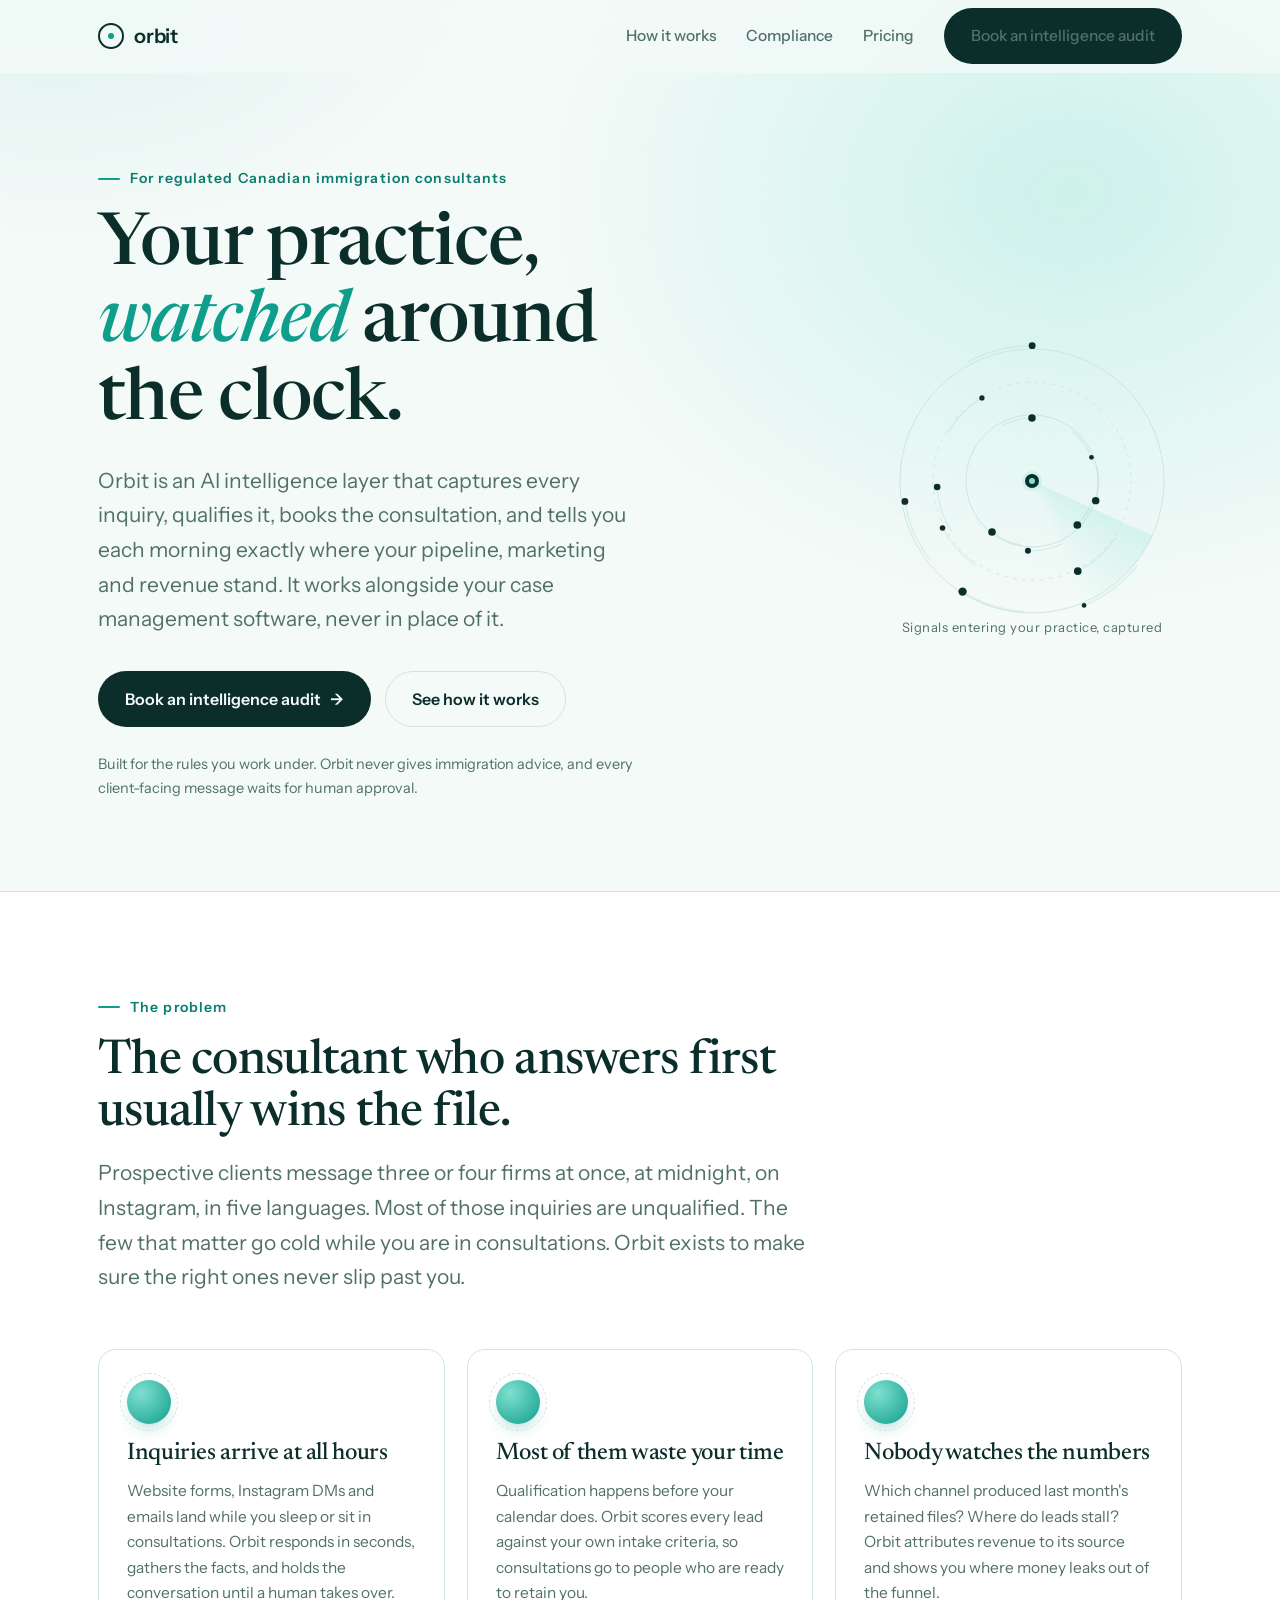
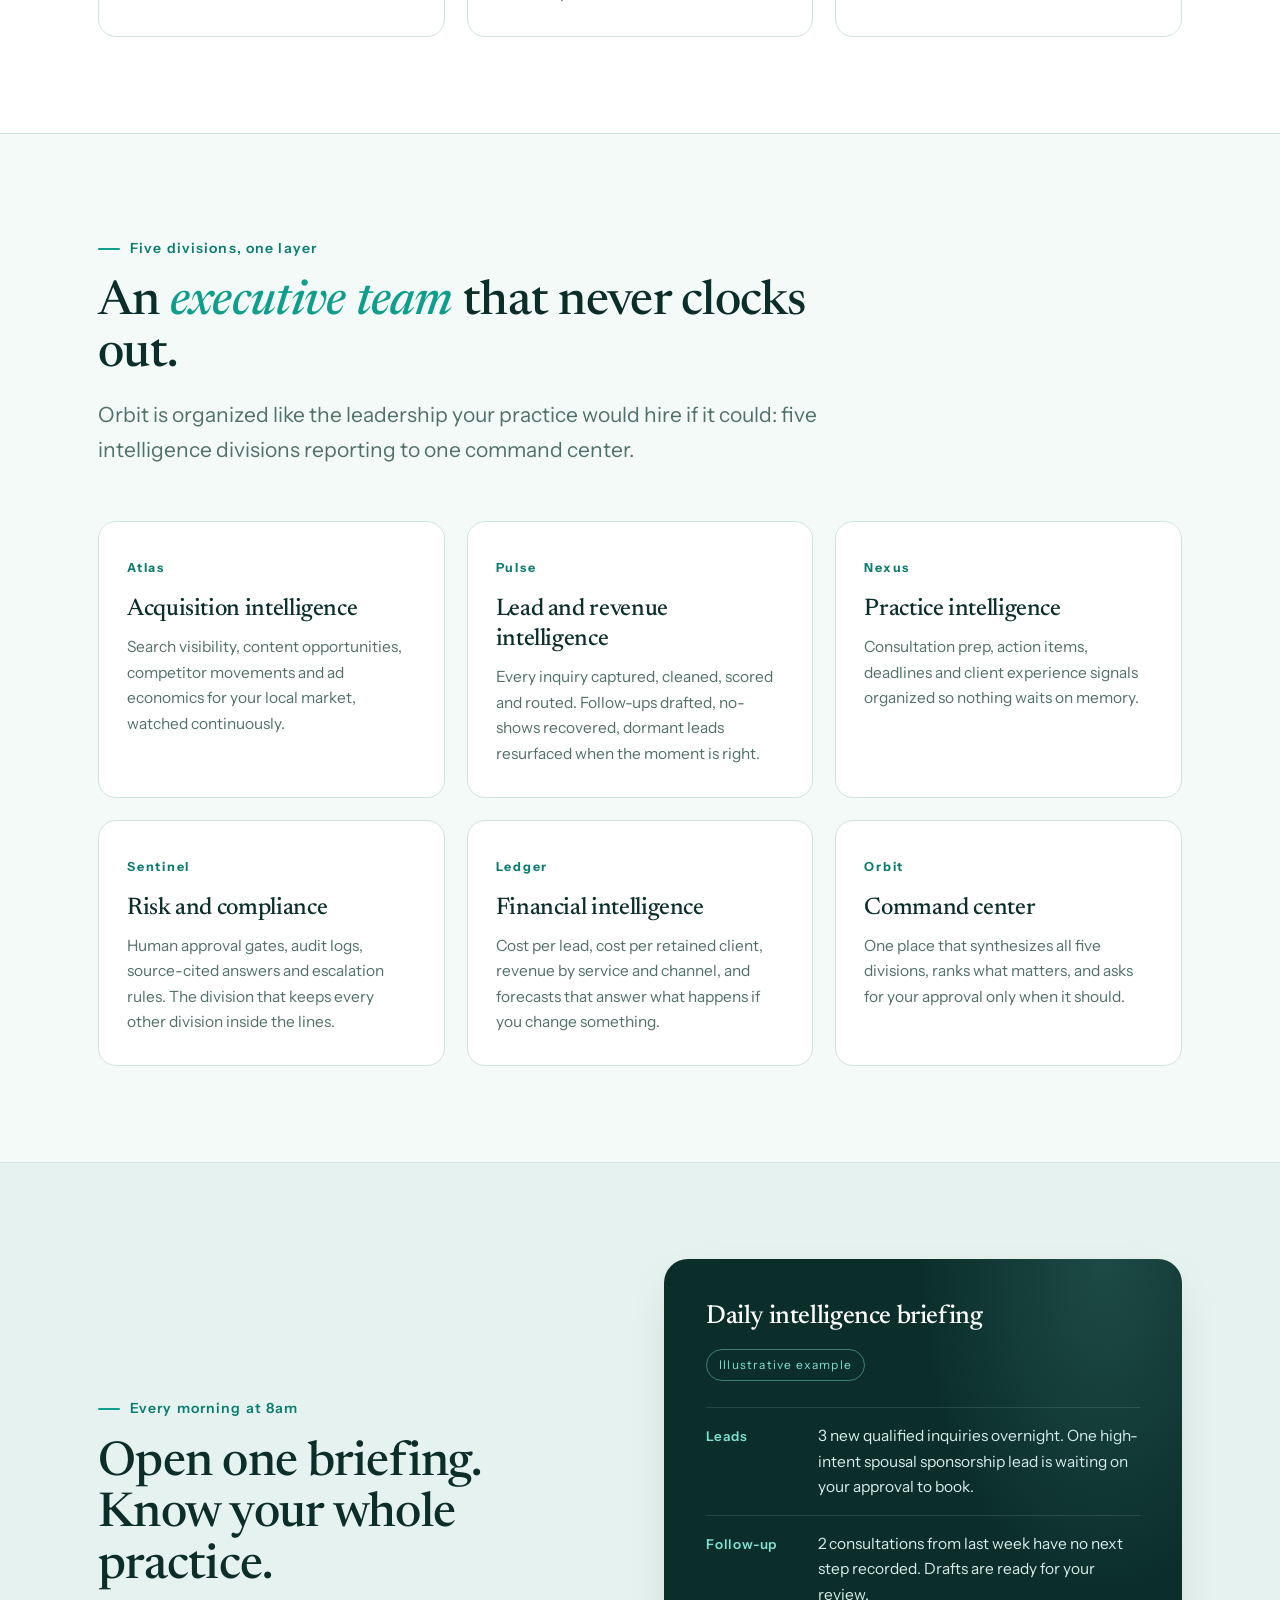
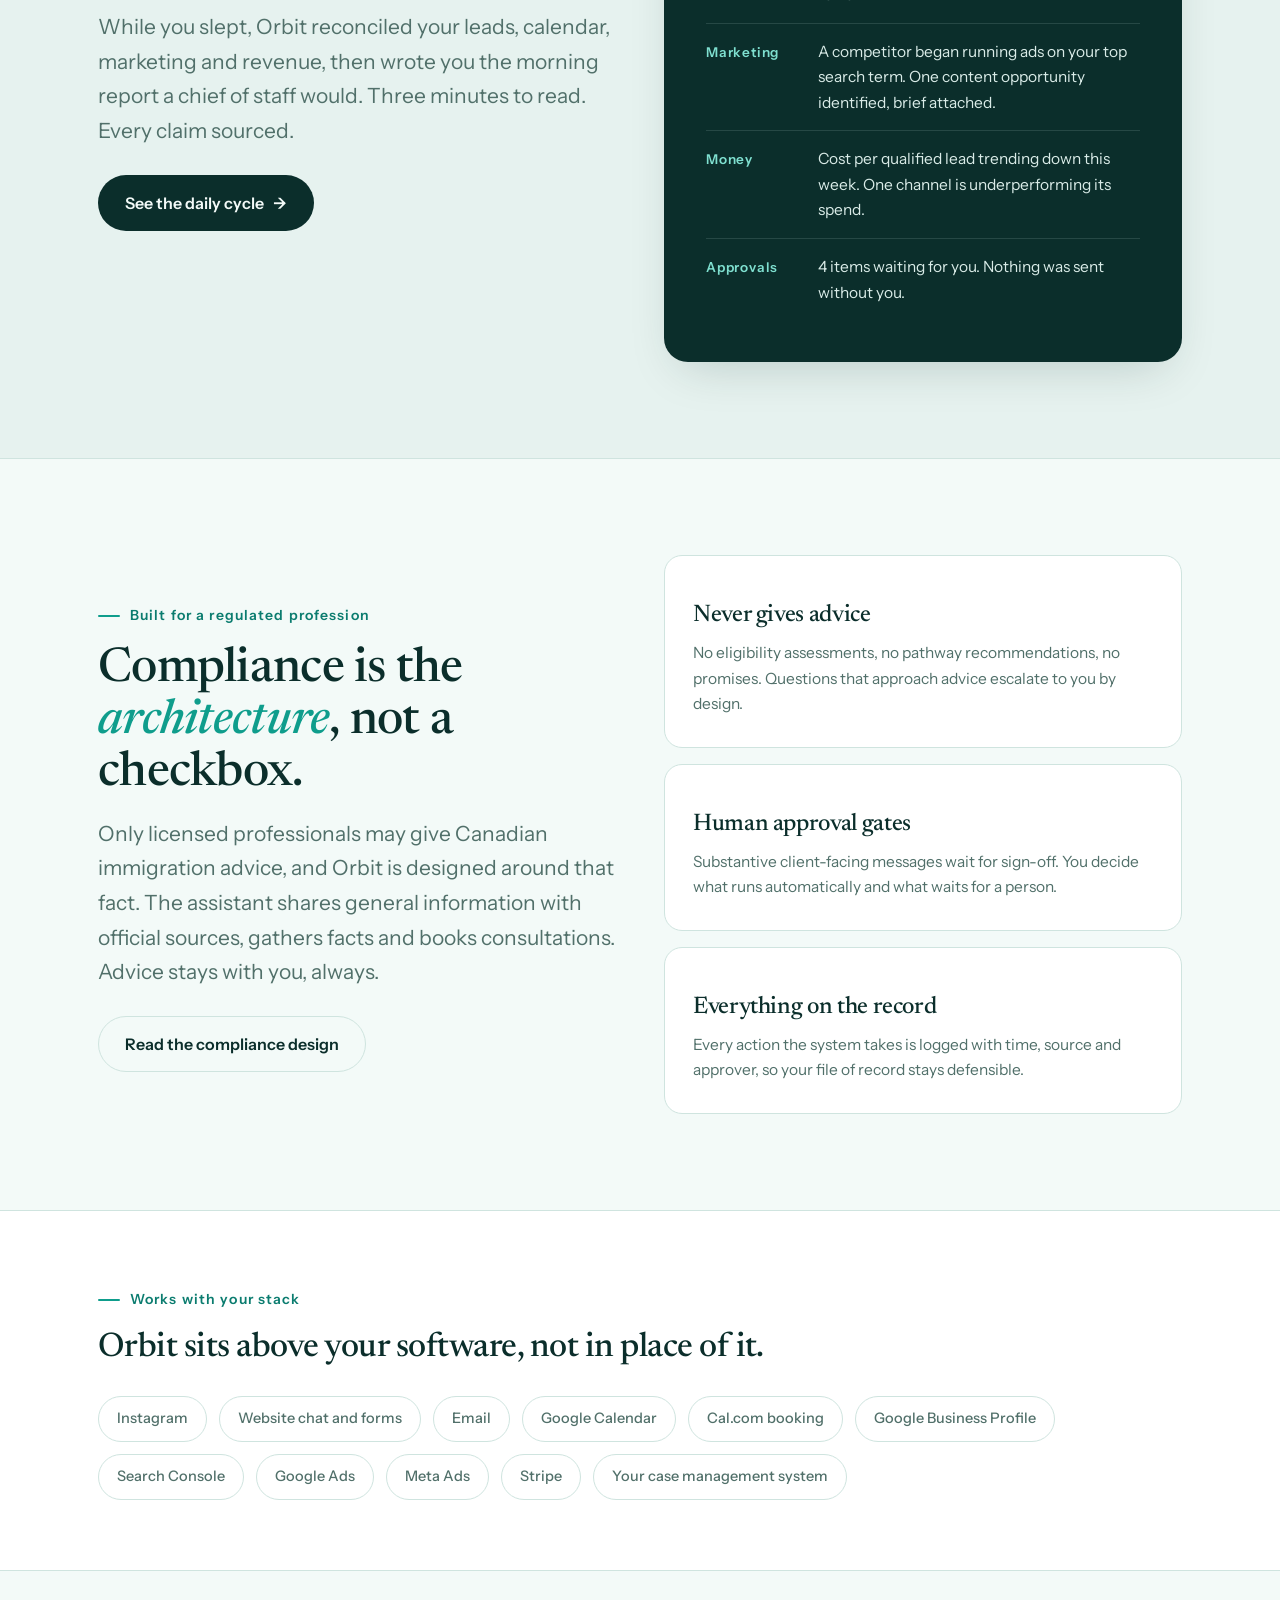
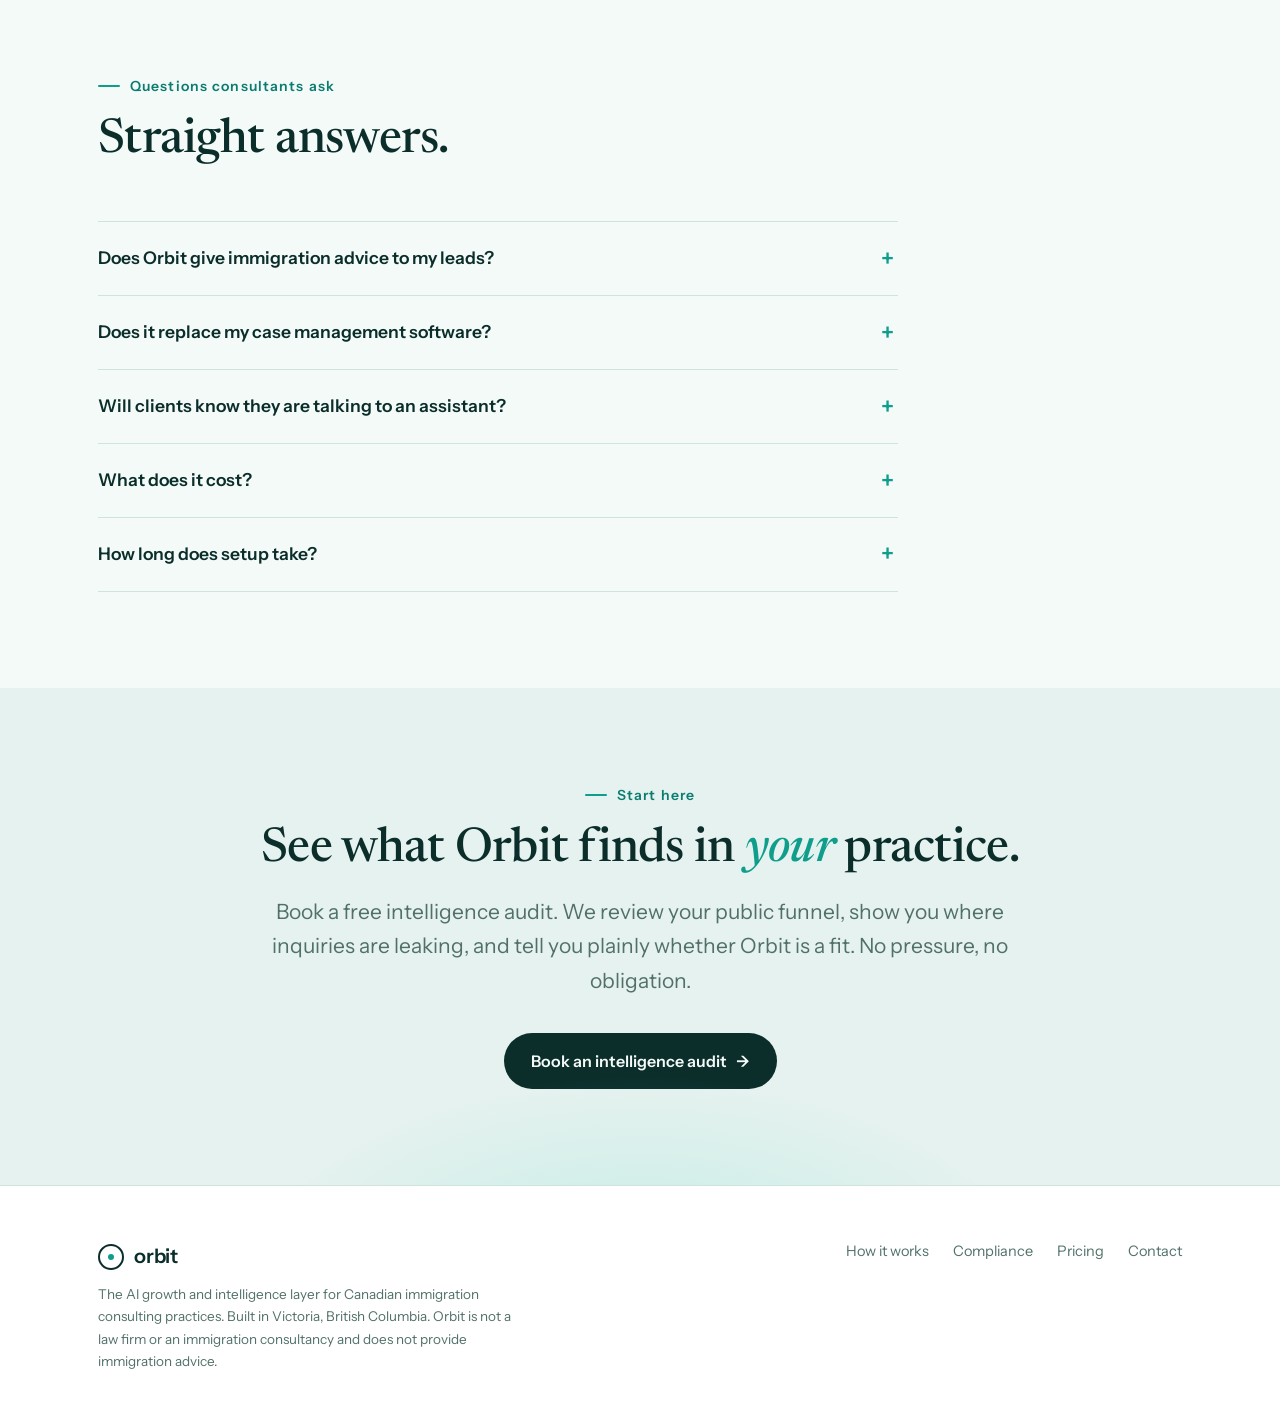
==== index.html @ ff2aa721 "site v1 + backend v1 Co-Authored-By: Claude Fable 5 <noreply@anthropic.com>" ====
<!doctype html>
<html lang="en">
<head>
  <meta charset="utf-8">
  <meta name="viewport" content="width=device-width, initial-scale=1">
  <title>Orbit | AI growth and intelligence platform for Canadian immigration consultants</title>
  <meta name="description" content="Orbit is the AI intelligence layer for RCIC practices. It captures and qualifies leads, books consultations, and delivers a daily briefing on your pipeline, marketing and revenue. Built for the rules immigration consultants work under.">
  <!-- TODO: replace with the final domain once purchased -->
  <link rel="canonical" href="https://orbit.example/">
  <meta property="og:title" content="Orbit | AI growth and intelligence for immigration consultants">
  <meta property="og:description" content="Your practice, watched around the clock. Lead intelligence, consultation booking and a daily briefing, built for RCICs.">
  <meta property="og:type" content="website">
  <link rel="icon" href="data:image/svg+xml,%3Csvg xmlns='http://www.w3.org/2000/svg' viewBox='0 0 32 32'%3E%3Ccircle cx='16' cy='16' r='13' fill='none' stroke='%230b2e2b' stroke-width='2.5'/%3E%3Ccircle cx='27' cy='12' r='4' fill='%230f9d8c'/%3E%3C/svg%3E">
  <link rel="preconnect" href="https://fonts.googleapis.com">
  <link rel="preconnect" href="https://fonts.gstatic.com" crossorigin>
  <link href="https://fonts.googleapis.com/css2?family=Newsreader:ital,opsz,wght@0,6..72,400..600;1,6..72,400..600&family=Instrument+Sans:wght@400;500;600;700&display=swap" rel="stylesheet">
  <link rel="stylesheet" href="/css/style.css">
  <script type="application/ld+json">
  {
    "@context": "https://schema.org",
    "@type": "SoftwareApplication",
    "name": "Orbit",
    "applicationCategory": "BusinessApplication",
    "description": "AI growth and intelligence platform for Canadian immigration consulting practices. Lead capture and qualification, consultation booking, follow-up, and daily practice intelligence briefings.",
    "operatingSystem": "Web",
    "offers": { "@type": "AggregateOffer", "priceCurrency": "CAD", "lowPrice": "1500", "highPrice": "10000" },
    "audience": { "@type": "BusinessAudience", "name": "Regulated Canadian Immigration Consultants (RCICs)" }
  }
  </script>
  <script type="application/ld+json">
  {
    "@context": "https://schema.org",
    "@type": "FAQPage",
    "mainEntity": [
      { "@type": "Question", "name": "Does Orbit give immigration advice to my leads?", "acceptedAnswer": { "@type": "Answer", "text": "No. Orbit shares general information with links to official government sources, collects facts, qualifies against your intake criteria and books consultations. Anything that approaches advice is escalated to the licensed consultant." } },
      { "@type": "Question", "name": "Does Orbit replace my case management software?", "acceptedAnswer": { "@type": "Answer", "text": "No. Orbit is the layer around your existing tools. It handles what happens before someone becomes a client, and the intelligence about your practice afterward." } },
      { "@type": "Question", "name": "What does Orbit cost?", "acceptedAnswer": { "@type": "Answer", "text": "Plans start at $1,500 per month as a flat service fee, never per lead. Founding practices receive reduced setup in exchange for a documented case study." } }
    ]
  }
  </script>
</head>
<body>

<header class="nav">
  <div class="wrap nav-inner">
    <a class="logo" href="/" aria-label="Orbit home">
      <span class="logo-mark"><span class="ring"></span><span class="moon"></span></span>
      orbit
    </a>
    <button class="nav-toggle" aria-label="Menu" aria-expanded="false"><span></span><span></span><span></span></button>
    <nav class="nav-links">
      <a href="/how-it-works">How it works</a>
      <a href="/compliance">Compliance</a>
      <a href="/pricing">Pricing</a>
      <a class="btn btn-primary" href="/contact">Book an intelligence audit</a>
    </nav>
  </div>
</header>

<main>

<section class="hero">
  <div class="wrap hero-grid">
    <div>
      <div class="tick rise">For regulated Canadian immigration consultants</div>
      <h1 class="rise d1">Your practice, <em>watched</em> around the clock.</h1>
      <p class="lede rise d2">Orbit is an AI intelligence layer that captures every inquiry, qualifies it, books the consultation, and tells you each morning exactly where your pipeline, marketing and revenue stand. It works alongside your case management software, never in place of it.</p>
      <div class="hero-ctas rise d3">
        <a class="btn btn-primary" href="/contact">Book an intelligence audit <span class="arrow">&rarr;</span></a>
        <a class="btn btn-ghost" href="/how-it-works">See how it works</a>
      </div>
      <p class="hero-note rise d4">Built for the rules you work under. Orbit never gives immigration advice, and every client-facing message waits for human approval.</p>
    </div>
    <div class="radar-shell rise d2" aria-hidden="true">
      <canvas id="radar"></canvas>
      <span class="radar-caption">Signals entering your practice, captured</span>
    </div>
  </div>
</section>

<section class="band">
  <div class="wrap">
    <div class="section-head reveal">
      <div class="tick">The problem</div>
      <h2>The consultant who answers first usually wins the file.</h2>
      <p class="lede">Prospective clients message three or four firms at once, at midnight, on Instagram, in five languages. Most of those inquiries are unqualified. The few that matter go cold while you are in consultations. Orbit exists to make sure the right ones never slip past you.</p>
    </div>
    <div class="grid-3 stagger">
      <div class="card reveal">
        <div class="orb" aria-hidden="true"></div>
        <h3>Inquiries arrive at all hours</h3>
        <p>Website forms, Instagram DMs and emails land while you sleep or sit in consultations. Orbit responds in seconds, gathers the facts, and holds the conversation until a human takes over.</p>
      </div>
      <div class="card reveal">
        <div class="orb" aria-hidden="true"></div>
        <h3>Most of them waste your time</h3>
        <p>Qualification happens before your calendar does. Orbit scores every lead against your own intake criteria, so consultations go to people who are ready to retain you.</p>
      </div>
      <div class="card reveal">
        <div class="orb" aria-hidden="true"></div>
        <h3>Nobody watches the numbers</h3>
        <p>Which channel produced last month's retained files? Where do leads stall? Orbit attributes revenue to its source and shows you where money leaks out of the funnel.</p>
      </div>
    </div>
  </div>
</section>

<section>
  <div class="wrap">
    <div class="section-head reveal">
      <div class="tick">Five divisions, one layer</div>
      <h2>An <em>executive team</em> that never clocks out.</h2>
      <p class="lede">Orbit is organized like the leadership your practice would hire if it could: five intelligence divisions reporting to one command center.</p>
    </div>
    <div class="grid-3 stagger">
      <div class="card reveal">
        <span class="division-tag">Atlas</span>
        <h3>Acquisition intelligence</h3>
        <p>Search visibility, content opportunities, competitor movements and ad economics for your local market, watched continuously.</p>
      </div>
      <div class="card reveal">
        <span class="division-tag">Pulse</span>
        <h3>Lead and revenue intelligence</h3>
        <p>Every inquiry captured, cleaned, scored and routed. Follow-ups drafted, no-shows recovered, dormant leads resurfaced when the moment is right.</p>
      </div>
      <div class="card reveal">
        <span class="division-tag">Nexus</span>
        <h3>Practice intelligence</h3>
        <p>Consultation prep, action items, deadlines and client experience signals organized so nothing waits on memory.</p>
      </div>
      <div class="card reveal">
        <span class="division-tag">Sentinel</span>
        <h3>Risk and compliance</h3>
        <p>Human approval gates, audit logs, source-cited answers and escalation rules. The division that keeps every other division inside the lines.</p>
      </div>
      <div class="card reveal">
        <span class="division-tag">Ledger</span>
        <h3>Financial intelligence</h3>
        <p>Cost per lead, cost per retained client, revenue by service and channel, and forecasts that answer what happens if you change something.</p>
      </div>
      <div class="card reveal">
        <span class="division-tag">Orbit</span>
        <h3>Command center</h3>
        <p>One place that synthesizes all five divisions, ranks what matters, and asks for your approval only when it should.</p>
      </div>
    </div>
  </div>
</section>

<section class="band band-mist">
  <div class="wrap grid-2" style="align-items:center; gap:48px;">
    <div class="reveal">
      <div class="tick">Every morning at 8am</div>
      <h2>Open one briefing.<br>Know your whole practice.</h2>
      <p class="lede" style="margin:16px 0 26px;">While you slept, Orbit reconciled your leads, calendar, marketing and revenue, then wrote you the morning report a chief of staff would. Three minutes to read. Every claim sourced.</p>
      <a class="btn btn-primary" href="/how-it-works">See the daily cycle <span class="arrow">&rarr;</span></a>
    </div>
    <div class="briefing reveal" aria-label="Illustrative example of a daily briefing">
      <div class="briefing-head">
        <h3>Daily intelligence briefing</h3>
        <span class="briefing-badge">Illustrative example</span>
      </div>
      <div class="briefing-row"><span class="k">Leads</span><span class="v">3 new qualified inquiries overnight. One high-intent spousal sponsorship lead is waiting on your approval to book.</span></div>
      <div class="briefing-row"><span class="k">Follow-up</span><span class="v">2 consultations from last week have no next step recorded. Drafts are ready for your review.</span></div>
      <div class="briefing-row"><span class="k">Marketing</span><span class="v">A competitor began running ads on your top search term. One content opportunity identified, brief attached.</span></div>
      <div class="briefing-row"><span class="k">Money</span><span class="v">Cost per qualified lead trending down this week. One channel is underperforming its spend.</span></div>
      <div class="briefing-row"><span class="k">Approvals</span><span class="v">4 items waiting for you. Nothing was sent without you.</span></div>
    </div>
  </div>
</section>

<section>
  <div class="wrap grid-2" style="align-items:center; gap:48px;">
    <div class="reveal">
      <div class="tick">Built for a regulated profession</div>
      <h2>Compliance is the <em>architecture</em>, not a checkbox.</h2>
      <p class="lede" style="margin:16px 0 26px;">Only licensed professionals may give Canadian immigration advice, and Orbit is designed around that fact. The assistant shares general information with official sources, gathers facts and books consultations. Advice stays with you, always.</p>
      <a class="btn btn-ghost" href="/compliance">Read the compliance design</a>
    </div>
    <div class="stagger">
      <div class="card reveal" style="margin-bottom:16px;">
        <h3>Never gives advice</h3>
        <p>No eligibility assessments, no pathway recommendations, no promises. Questions that approach advice escalate to you by design.</p>
      </div>
      <div class="card reveal" style="margin-bottom:16px;">
        <h3>Human approval gates</h3>
        <p>Substantive client-facing messages wait for sign-off. You decide what runs automatically and what waits for a person.</p>
      </div>
      <div class="card reveal">
        <h3>Everything on the record</h3>
        <p>Every action the system takes is logged with time, source and approver, so your file of record stays defensible.</p>
      </div>
    </div>
  </div>
</section>

<section class="band tight">
  <div class="wrap">
    <div class="section-head reveal" style="margin-bottom:30px;">
      <div class="tick">Works with your stack</div>
      <h2 style="font-size:clamp(26px,3vw,34px);">Orbit sits above your software, not in place of it.</h2>
    </div>
    <div class="chips reveal">
      <span class="chip">Instagram</span>
      <span class="chip">Website chat and forms</span>
      <span class="chip">Email</span>
      <span class="chip">Google Calendar</span>
      <span class="chip">Cal.com booking</span>
      <span class="chip">Google Business Profile</span>
      <span class="chip">Search Console</span>
      <span class="chip">Google Ads</span>
      <span class="chip">Meta Ads</span>
      <span class="chip">Stripe</span>
      <span class="chip">Your case management system</span>
    </div>
  </div>
</section>

<section>
  <div class="wrap">
    <div class="section-head reveal">
      <div class="tick">Questions consultants ask</div>
      <h2>Straight answers.</h2>
    </div>
    <div class="faq reveal">
      <details>
        <summary>Does Orbit give immigration advice to my leads?</summary>
        <p>No. Orbit shares general information with links to official government sources, collects facts, qualifies against your intake criteria and books consultations. Anything that approaches advice is escalated to you. The professional judgment, and the file, remain yours.</p>
      </details>
      <details>
        <summary>Does it replace my case management software?</summary>
        <p>No. Orbit is the layer around your existing tools. It handles what happens before someone becomes a client, and the intelligence about your practice afterward. Your case management system keeps doing its job.</p>
      </details>
      <details>
        <summary>Will clients know they are talking to an assistant?</summary>
        <p>Yes, when they ask and wherever disclosure is required. In a regulated profession, transparency is a feature. The assistant is fast, accurate and polite, and it hands off to a human the moment the conversation needs one.</p>
      </details>
      <details>
        <summary>What does it cost?</summary>
        <p>Plans start at $1,500 per month, and founding practices receive reduced setup in exchange for a documented case study. A single additional retained file typically covers the month. See the pricing page for the full breakdown.</p>
      </details>
      <details>
        <summary>How long does setup take?</summary>
        <p>Most practices are live within two to three weeks. We connect your channels, tune the assistant to your services and intake criteria, and run supervised conversations before anything reaches a real lead unattended.</p>
      </details>
    </div>
  </div>
</section>

<section class="cta-band band-mist">
  <div class="wrap">
    <div class="reveal">
      <div class="tick" style="justify-content:center; display:flex;">Start here</div>
      <h2>See what Orbit finds in <em>your</em> practice.</h2>
      <p class="lede">Book a free intelligence audit. We review your public funnel, show you where inquiries are leaking, and tell you plainly whether Orbit is a fit. No pressure, no obligation.</p>
      <a class="btn btn-primary" href="/contact">Book an intelligence audit <span class="arrow">&rarr;</span></a>
    </div>
  </div>
</section>

</main>

<footer>
  <div class="wrap foot">
    <div>
      <a class="logo" href="/"><span class="logo-mark"><span class="ring"></span><span class="moon"></span></span> orbit</a>
      <small>The AI growth and intelligence layer for Canadian immigration consulting practices. Built in Victoria, British Columbia. Orbit is not a law firm or an immigration consultancy and does not provide immigration advice.</small>
    </div>
    <nav class="foot-links" aria-label="Footer">
      <a href="/how-it-works">How it works</a>
      <a href="/compliance">Compliance</a>
      <a href="/pricing">Pricing</a>
      <a href="/contact">Contact</a>
    </nav>
  </div>
</footer>

<script src="/js/main.js" defer></script>
</body>
</html>
---- css/style.css ----
/* Orbit design system. Palette: glacier. Type: Newsreader display, Instrument Sans body.
   Rules: sentence case copy, no em dashes, no AI cliche visuals. */

:root {
  --ice: #f3faf8;
  --mist: #e6f2ef;
  --pine: #0b2e2b;
  --sage: #51706a;
  --current: #0f9d8c;
  --deep-current: #0b7c6f;
  --glint: #7fe0d0;
  --line: #cfe4df;
  --white: #ffffff;
  --shadow: 0 18px 50px -18px rgba(11, 46, 43, .22);
  --radius: 18px;
  --radius-sm: 12px;
  --font-display: "Newsreader", Georgia, serif;
  --font-body: "Instrument Sans", "Helvetica Neue", Arial, sans-serif;
  --max: 1140px;
}

* { margin: 0; padding: 0; box-sizing: border-box; }
html { scroll-behavior: smooth; }
body {
  font-family: var(--font-body);
  background: var(--ice);
  color: var(--pine);
  font-size: 17px;
  line-height: 1.65;
  -webkit-font-smoothing: antialiased;
  overflow-x: hidden;
}

::selection { background: var(--glint); color: var(--pine); }

.wrap { max-width: var(--max); margin: 0 auto; padding: 0 28px; }

/* ---------- type ---------- */
h1, h2, h3 { font-family: var(--font-display); font-weight: 500; line-height: 1.08; letter-spacing: -0.015em; }
h1 { font-size: clamp(42px, 6vw, 72px); }
h2 { font-size: clamp(32px, 4.2vw, 48px); }
h3 { font-size: 24px; line-height: 1.25; }
h1 em, h2 em { font-style: italic; color: var(--current); }
p.lede { font-size: clamp(18px, 2vw, 21px); color: var(--sage); max-width: 58ch; }
.muted { color: var(--sage); }
.tick {
  display: inline-flex; align-items: center; gap: 10px;
  font-size: 14px; letter-spacing: .08em; color: var(--deep-current); font-weight: 600;
  margin-bottom: 18px;
}
.tick::before { content: ""; width: 22px; height: 2px; background: var(--current); border-radius: 2px; }

/* ---------- nav ---------- */
.nav {
  position: fixed; top: 0; left: 0; right: 0; z-index: 60;
  backdrop-filter: blur(14px); -webkit-backdrop-filter: blur(14px);
  background: rgba(243, 250, 248, .78);
  border-bottom: 1px solid transparent;
  transition: border-color .3s ease, background .3s ease;
}
.nav.scrolled { border-color: var(--line); background: rgba(243, 250, 248, .92); }
.nav-inner { display: flex; align-items: center; justify-content: space-between; height: 72px; }
.logo { display: flex; align-items: center; gap: 10px; text-decoration: none; color: var(--pine); font-weight: 600; font-size: 20px; letter-spacing: -.01em; }
.logo-mark { position: relative; width: 26px; height: 26px; }
.logo-mark .ring { position: absolute; inset: 0; border: 2px solid var(--pine); border-radius: 50%; }
.logo-mark .moon {
  position: absolute; top: 50%; left: 50%; width: 6px; height: 6px; margin: -3px;
  background: var(--current); border-radius: 50%;
  transform-origin: center; animation: moon 6s linear infinite;
}
@keyframes moon {
  from { transform: rotate(0deg) translateX(13px) rotate(0deg); }
  to { transform: rotate(360deg) translateX(13px) rotate(-360deg); }
}
.nav-links { display: flex; align-items: center; gap: 30px; }
.nav-links a { text-decoration: none; color: var(--sage); font-size: 15.5px; font-weight: 500; position: relative; transition: color .2s; }
.nav-links a:hover, .nav-links a[aria-current="page"] { color: var(--pine); }
.nav-links a:not(.btn)::after {
  content: ""; position: absolute; left: 0; bottom: -6px; height: 2px; width: 0;
  background: var(--current); border-radius: 2px; transition: width .25s ease;
}
.nav-links a:not(.btn):hover::after, .nav-links a[aria-current="page"]:not(.btn)::after { width: 100%; }
.nav-toggle { display: none; background: none; border: 0; cursor: pointer; padding: 8px; }
.nav-toggle span { display: block; width: 22px; height: 2px; background: var(--pine); margin: 5px 0; border-radius: 2px; transition: .25s; }

/* ---------- buttons ---------- */
.btn {
  display: inline-flex; align-items: center; gap: 9px;
  padding: 14px 26px; border-radius: 999px; text-decoration: none;
  font-weight: 600; font-size: 16px; border: 1.5px solid transparent;
  transition: transform .22s cubic-bezier(.34,1.56,.64,1), box-shadow .25s, background .25s, color .25s;
  cursor: pointer;
}
.btn-primary { background: var(--pine); color: var(--ice); }
.btn-primary:hover { transform: translateY(-2px); box-shadow: 0 14px 30px -10px rgba(11,46,43,.4), 0 0 0 5px rgba(127,224,208,.35); }
.btn-primary .arrow { transition: transform .22s; }
.btn-primary:hover .arrow { transform: translateX(4px); }
.btn-ghost { background: transparent; color: var(--pine); border-color: var(--line); }
.btn-ghost:hover { border-color: var(--current); color: var(--deep-current); transform: translateY(-2px); }
.btn:focus-visible, a:focus-visible, button:focus-visible { outline: 3px solid var(--current); outline-offset: 3px; }

/* ---------- hero ---------- */
.hero { position: relative; padding: 160px 0 90px; overflow: hidden; }
.hero::before {
  content: ""; position: absolute; inset: -20% -10% auto;
  height: 130%; pointer-events: none;
  background: radial-gradient(52% 55% at 78% 32%, rgba(127,224,208,.32), transparent 65%),
              radial-gradient(40% 40% at 12% 8%, rgba(15,157,140,.10), transparent 70%);
}
.hero-grid { position: relative; display: grid; grid-template-columns: 1.05fr .95fr; gap: 48px; align-items: center; }
.hero h1 { margin: 0 0 22px; }
.hero .lede { margin-bottom: 34px; }
.hero-ctas { display: flex; gap: 14px; flex-wrap: wrap; margin-bottom: 26px; }
.hero-note { font-size: 14.5px; color: var(--sage); }
.radar-shell { position: relative; aspect-ratio: 1; max-width: 520px; margin-left: auto; }
#radar { width: 100%; height: 100%; display: block; }
.radar-caption {
  position: absolute; left: 50%; bottom: -8px; transform: translateX(-50%);
  font-size: 13px; color: var(--sage); white-space: nowrap; letter-spacing: .04em;
}

/* load-in choreography */
.rise { opacity: 0; transform: translateY(22px); animation: rise .8s cubic-bezier(.2,.7,.2,1) forwards; }
.rise.d1 { animation-delay: .08s; } .rise.d2 { animation-delay: .18s; }
.rise.d3 { animation-delay: .28s; } .rise.d4 { animation-delay: .4s; }
@keyframes rise { to { opacity: 1; transform: none; } }

/* ---------- sections ---------- */
section { padding: 96px 0; }
section.tight { padding: 70px 0; }
.section-head { max-width: 720px; margin-bottom: 54px; }
.section-head h2 { margin-bottom: 16px; }
.band { background: var(--white); border-top: 1px solid var(--line); border-bottom: 1px solid var(--line); }
.band-mist { background: var(--mist); }

/* reveal on scroll */
.reveal { opacity: 0; transform: translateY(26px); transition: opacity .7s ease, transform .7s cubic-bezier(.2,.7,.2,1); }
.reveal.in { opacity: 1; transform: none; }
.stagger > * { transition-delay: calc(var(--i, 0) * 90ms); }

/* ---------- cards ---------- */
.grid-3 { display: grid; grid-template-columns: repeat(3, 1fr); gap: 22px; }
.grid-2 { display: grid; grid-template-columns: repeat(2, 1fr); gap: 22px; }
.card {
  background: var(--white); border: 1px solid var(--line); border-radius: var(--radius);
  padding: 30px 28px; position: relative; overflow: hidden;
  transition: transform .3s cubic-bezier(.2,.7,.2,1), box-shadow .3s, border-color .3s;
}
.card:hover { transform: translateY(-5px); box-shadow: var(--shadow); border-color: var(--glint); }
.card::after {
  content: ""; position: absolute; inset: auto 0 0 0; height: 3px;
  background: linear-gradient(90deg, var(--current), var(--glint));
  transform: scaleX(0); transform-origin: left; transition: transform .35s ease;
}
.card:hover::after { transform: scaleX(1); }
.card h3 { margin: 14px 0 10px; }
.card p { color: var(--sage); font-size: 15.5px; }
.orb {
  width: 44px; height: 44px; border-radius: 50%; position: relative;
  background: radial-gradient(circle at 32% 30%, var(--glint), var(--current));
  box-shadow: 0 8px 18px -8px rgba(15,157,140,.55);
}
.orb::after { content: ""; position: absolute; inset: -7px; border: 1.5px dashed var(--line); border-radius: 50%; }
.card:hover .orb::after { border-color: var(--current); animation: spin 9s linear infinite; }
@keyframes spin { to { transform: rotate(360deg); } }
.division-tag { font-size: 12.5px; letter-spacing: .14em; color: var(--deep-current); font-weight: 700; }

/* ---------- briefing sample ---------- */
.briefing {
  background: var(--pine); color: var(--mist); border-radius: 24px; padding: 42px;
  box-shadow: var(--shadow); position: relative; overflow: hidden;
}
.briefing::before {
  content: ""; position: absolute; inset: 0; pointer-events: none;
  background: radial-gradient(60% 80% at 85% 0%, rgba(127,224,208,.16), transparent 60%);
}
.briefing-head { display: flex; justify-content: space-between; align-items: baseline; gap: 16px; flex-wrap: wrap; margin-bottom: 26px; }
.briefing-head h3 { font-size: 26px; color: var(--white); }
.briefing-badge { font-size: 12px; letter-spacing: .1em; color: var(--glint); border: 1px solid rgba(127,224,208,.45); padding: 5px 12px; border-radius: 999px; }
.briefing-row {
  display: flex; gap: 16px; padding: 15px 0; border-top: 1px solid rgba(207,228,223,.14);
  font-size: 15.5px; align-items: baseline;
}
.briefing-row .k { color: var(--glint); min-width: 96px; font-weight: 600; font-size: 13.5px; letter-spacing: .06em; }
.briefing-row .v { color: #d9ebe7; }

/* ---------- steps / rails ---------- */
.rail { position: relative; padding-left: 34px; }
.rail::before { content: ""; position: absolute; left: 8px; top: 8px; bottom: 8px; width: 2px; background: linear-gradient(var(--current), var(--glint)); border-radius: 2px; }
.rail-item { position: relative; padding: 0 0 40px; }
.rail-item:last-child { padding-bottom: 0; }
.rail-item::before {
  content: ""; position: absolute; left: -32px; top: 7px; width: 14px; height: 14px;
  background: var(--ice); border: 3px solid var(--current); border-radius: 50%;
}
.rail-item h3 { margin-bottom: 8px; }
.rail-item p { color: var(--sage); max-width: 60ch; }

/* ---------- integrations ---------- */
.chips { display: flex; flex-wrap: wrap; gap: 12px; }
.chip {
  padding: 10px 18px; border: 1px solid var(--line); border-radius: 999px; background: var(--white);
  font-size: 14.5px; color: var(--sage); font-weight: 500; transition: .25s;
}
.chip:hover { border-color: var(--current); color: var(--deep-current); transform: translateY(-2px); }

/* ---------- pricing ---------- */
.tiers { display: grid; grid-template-columns: repeat(3, 1fr); gap: 22px; align-items: stretch; }
.tier { display: flex; flex-direction: column; }
.tier .price { font-family: var(--font-display); font-size: 40px; margin: 6px 0 2px; }
.tier .per { font-size: 14px; color: var(--sage); margin-bottom: 18px; }
.tier ul { list-style: none; margin: 0 0 26px; flex: 1; }
.tier li { padding: 9px 0 9px 28px; position: relative; color: var(--sage); font-size: 15.5px; border-top: 1px dashed var(--line); }
.tier li::before { content: ""; position: absolute; left: 2px; top: 15px; width: 9px; height: 9px; border-radius: 50%; background: var(--current); }
.tier.featured { border: 1.5px solid var(--current); box-shadow: var(--shadow); }
.tier .flag { position: absolute; top: 18px; right: 18px; font-size: 11.5px; letter-spacing: .1em; color: var(--white); background: var(--current); padding: 4px 11px; border-radius: 999px; font-weight: 700; }

/* ---------- faq ---------- */
.faq { max-width: 800px; }
.faq details { border-top: 1px solid var(--line); }
.faq details:last-child { border-bottom: 1px solid var(--line); }
.faq summary {
  cursor: pointer; list-style: none; padding: 22px 44px 22px 0; position: relative;
  font-weight: 600; font-size: 17.5px; transition: color .2s;
}
.faq summary::-webkit-details-marker { display: none; }
.faq summary::after {
  content: "+"; position: absolute; right: 4px; top: 50%; transform: translateY(-50%);
  font-size: 24px; color: var(--current); transition: transform .3s;
}
.faq details[open] summary::after { transform: translateY(-50%) rotate(45deg); }
.faq details p { padding: 0 0 24px; color: var(--sage); max-width: 66ch; }

/* ---------- cta band ---------- */
.cta-band { text-align: center; position: relative; overflow: hidden; }
.cta-band::before {
  content: ""; position: absolute; inset: 0; pointer-events: none;
  background: radial-gradient(45% 60% at 50% 120%, rgba(127,224,208,.35), transparent 70%);
}
.cta-band h2 { margin-bottom: 18px; }
.cta-band .lede { margin: 0 auto 34px; }

/* ---------- footer ---------- */
footer { border-top: 1px solid var(--line); padding: 54px 0 44px; background: var(--white); }
.foot { display: flex; justify-content: space-between; gap: 28px; flex-wrap: wrap; align-items: flex-start; }
.foot small { color: var(--sage); font-size: 13.5px; display: block; margin-top: 10px; max-width: 46ch; }
.foot-links { display: flex; gap: 24px; flex-wrap: wrap; }
.foot-links a { color: var(--sage); text-decoration: none; font-size: 14.5px; }
.foot-links a:hover { color: var(--deep-current); }

/* ---------- page hero (inner pages) ---------- */
.page-hero { padding: 150px 0 60px; }
.page-hero h1 { font-size: clamp(38px, 5vw, 58px); margin-bottom: 18px; }

/* prose blocks for compliance page */
.prose { max-width: 760px; }
.prose h3 { margin: 40px 0 12px; }
.prose p { color: var(--sage); margin-bottom: 14px; }
.prose .wall {
  border-left: 3px solid var(--current); background: var(--white);
  padding: 20px 24px; border-radius: 0 var(--radius-sm) var(--radius-sm) 0; margin: 18px 0;
}
.prose .wall p { margin: 0; color: var(--pine); }

/* ---------- responsive ---------- */
@media (max-width: 960px) {
  .hero-grid { grid-template-columns: 1fr; }
  .radar-shell { margin: 10px auto 0; max-width: 420px; }
  .grid-3, .tiers { grid-template-columns: 1fr; }
  .grid-2 { grid-template-columns: 1fr; }
  .nav-links {
    position: fixed; inset: 72px 0 auto 0; background: var(--ice);
    flex-direction: column; padding: 26px; gap: 22px; border-bottom: 1px solid var(--line);
    transform: translateY(-130%); transition: transform .35s ease;
  }
  .nav-links.open { transform: none; }
  .nav-toggle { display: block; }
  section { padding: 70px 0; }
  .hero { padding: 130px 0 60px; }
}

@media (prefers-reduced-motion: reduce) {
  *, *::before, *::after { animation: none !important; transition: none !important; }
  .reveal, .rise { opacity: 1; transform: none; }
  html { scroll-behavior: auto; }
}
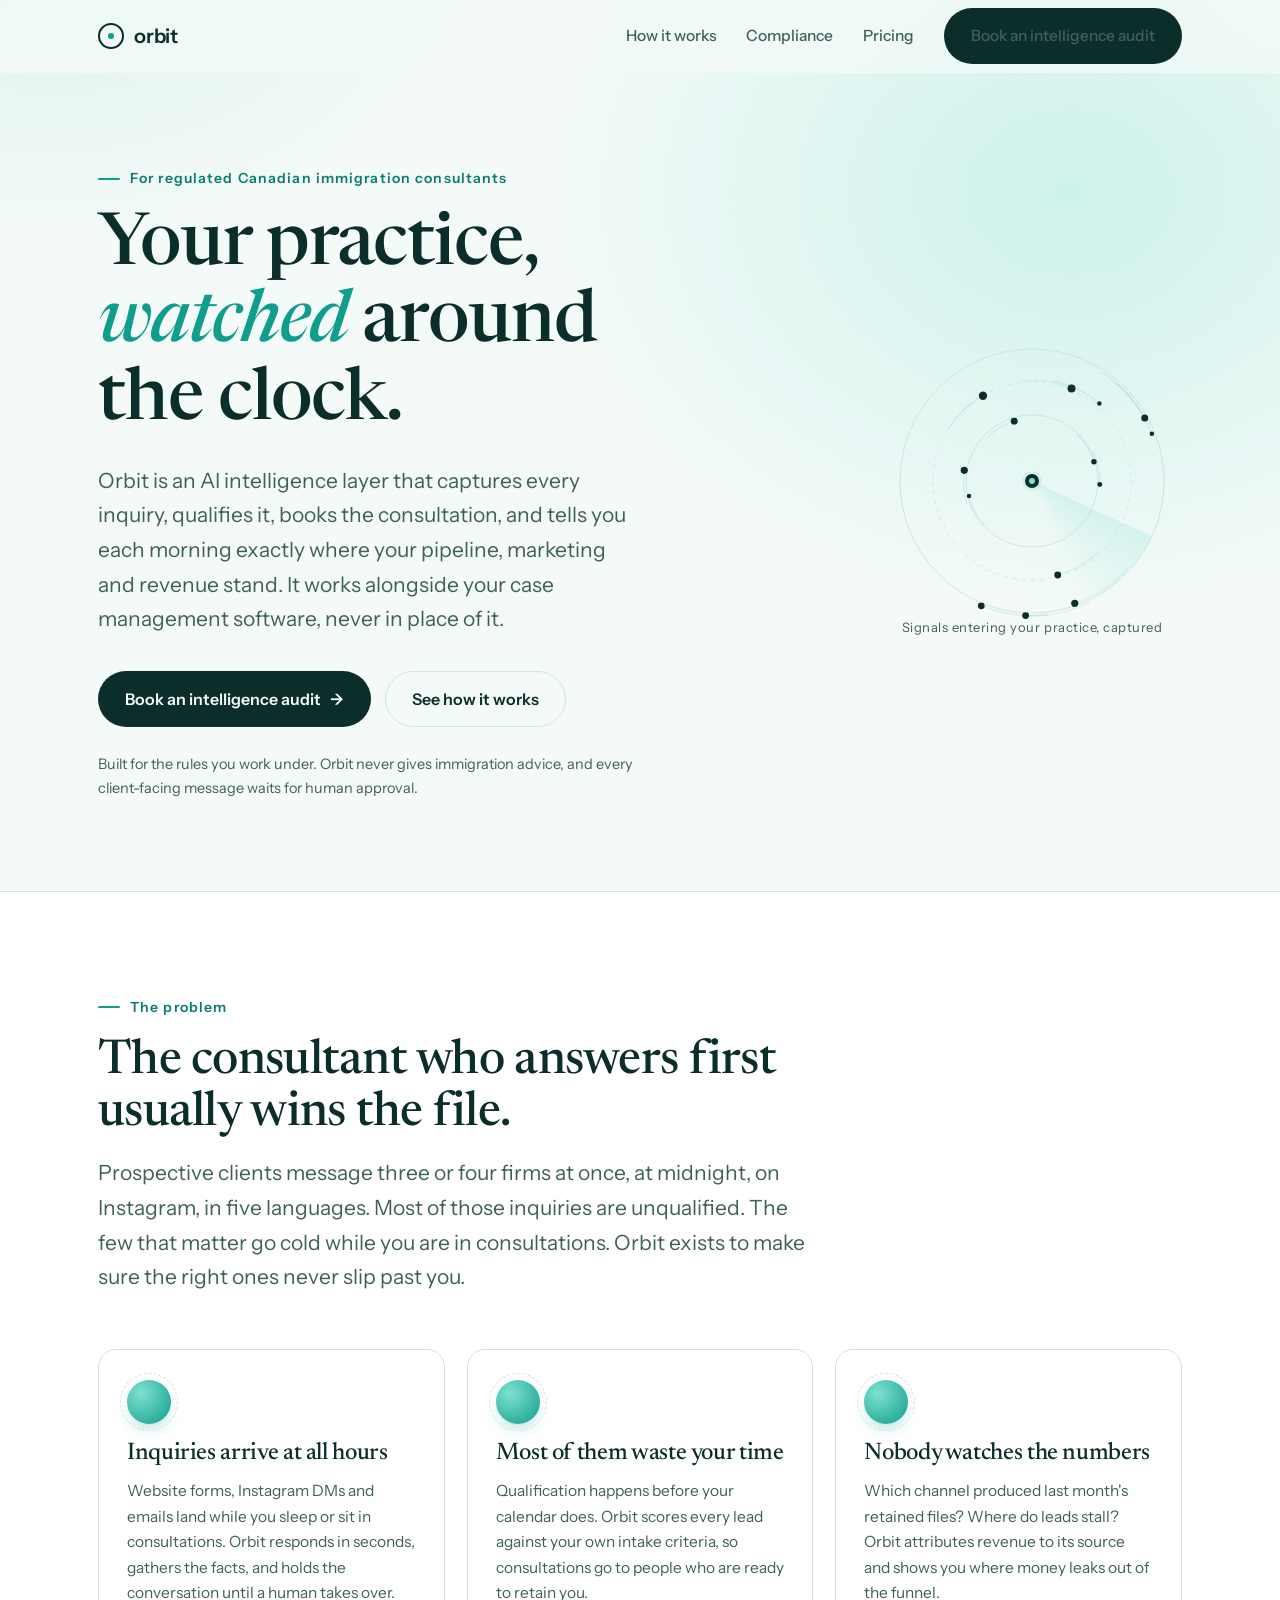
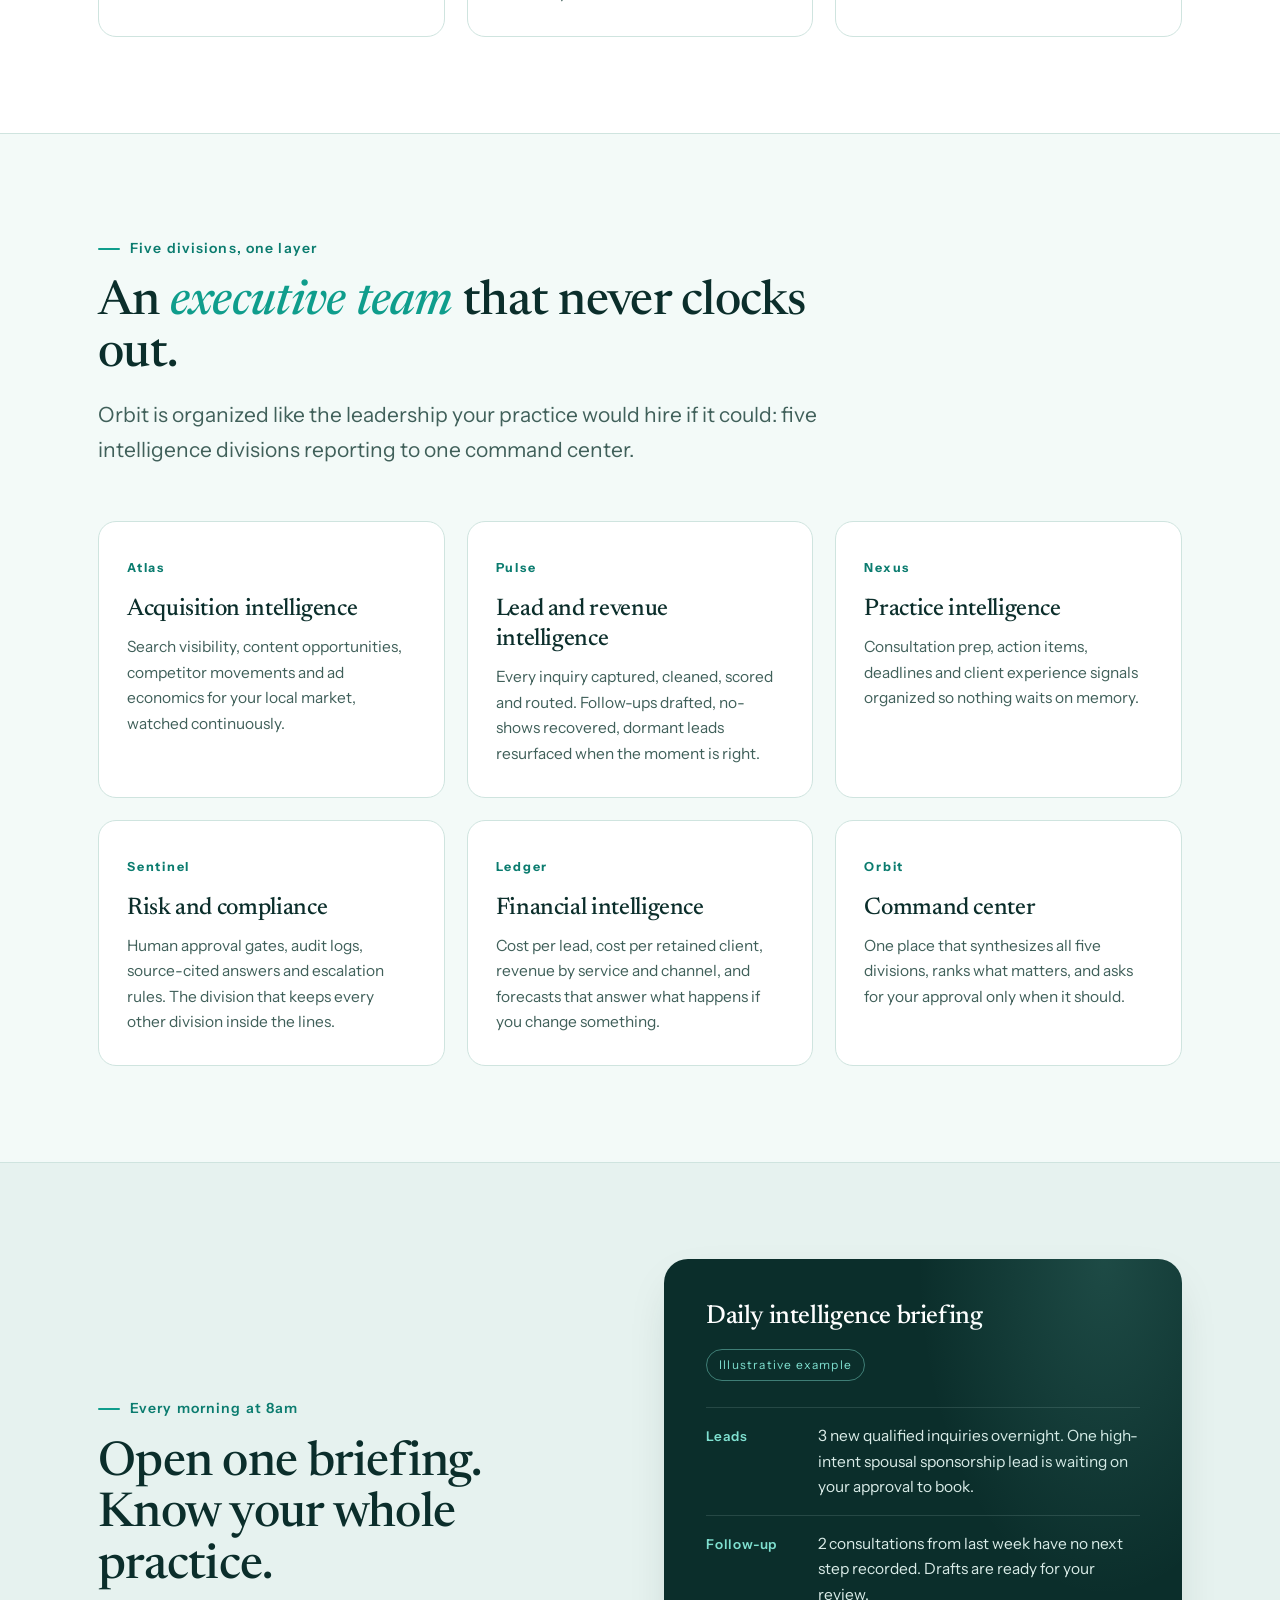
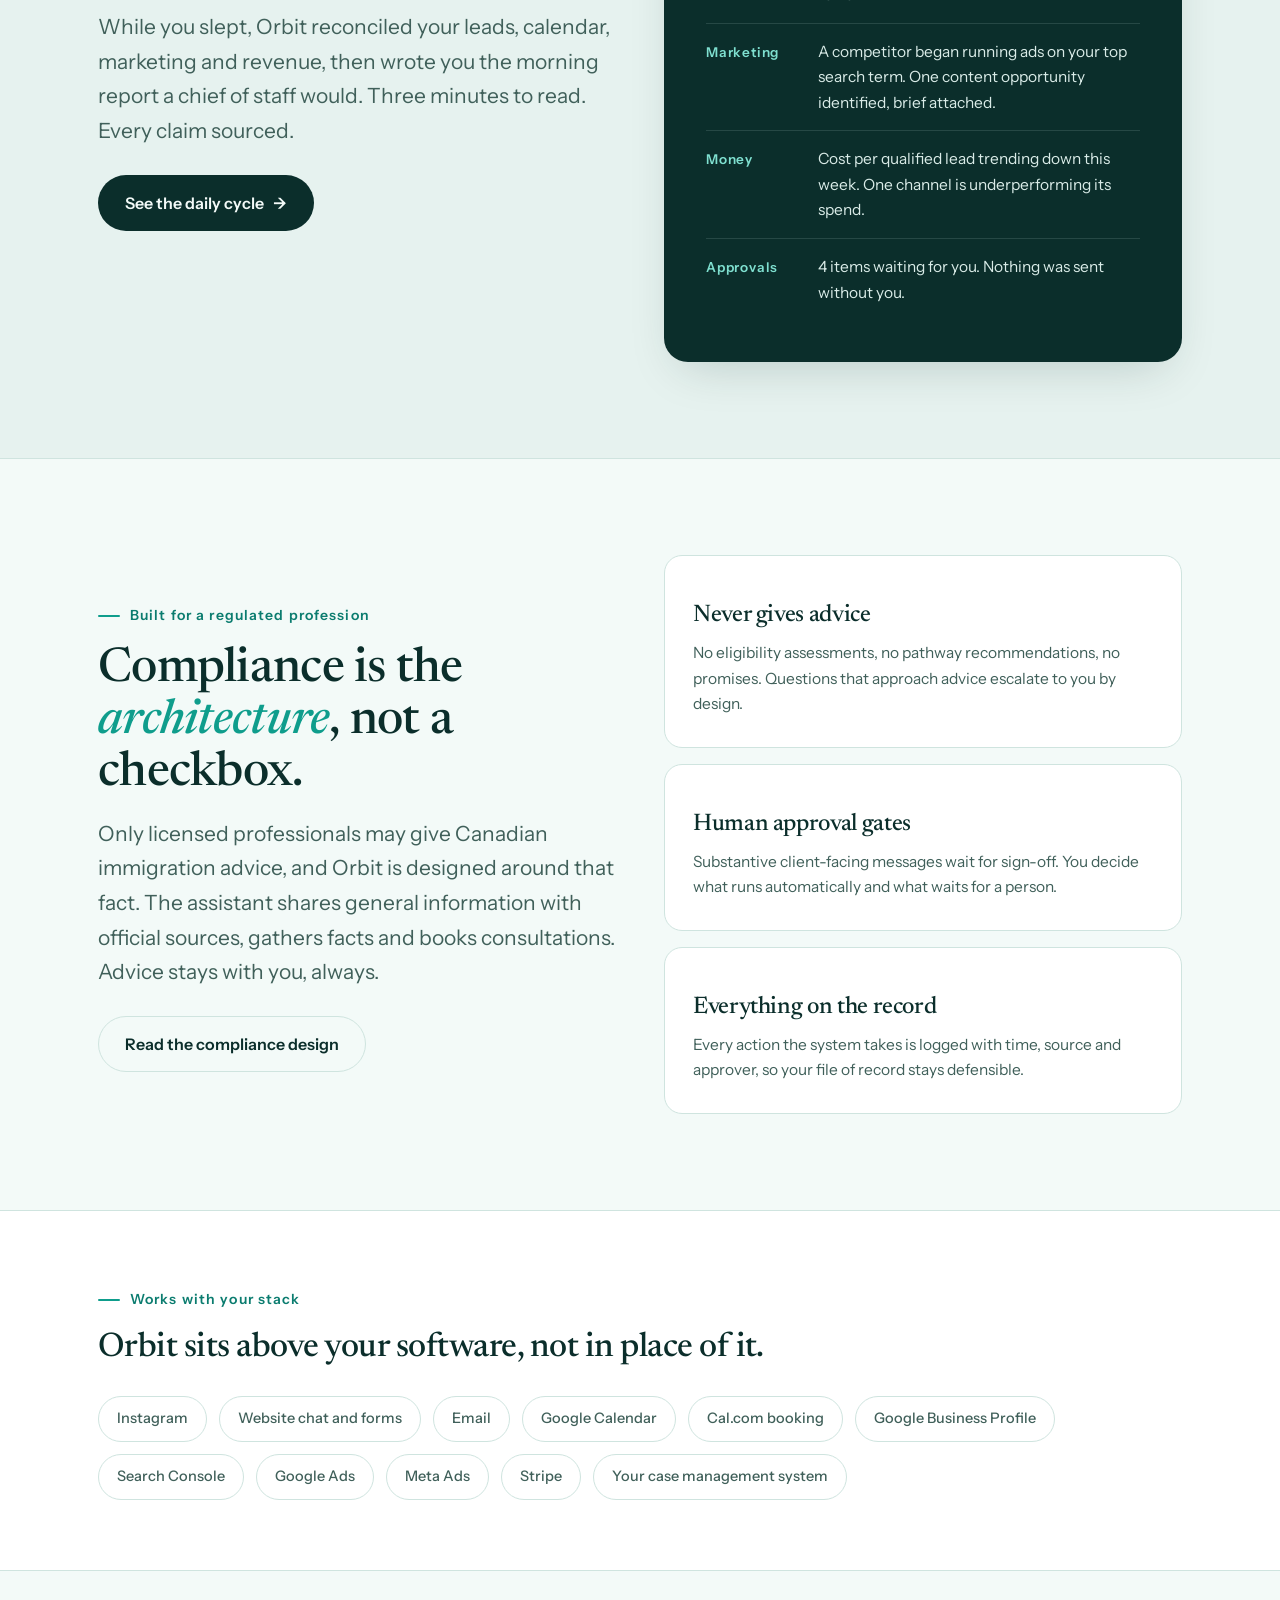
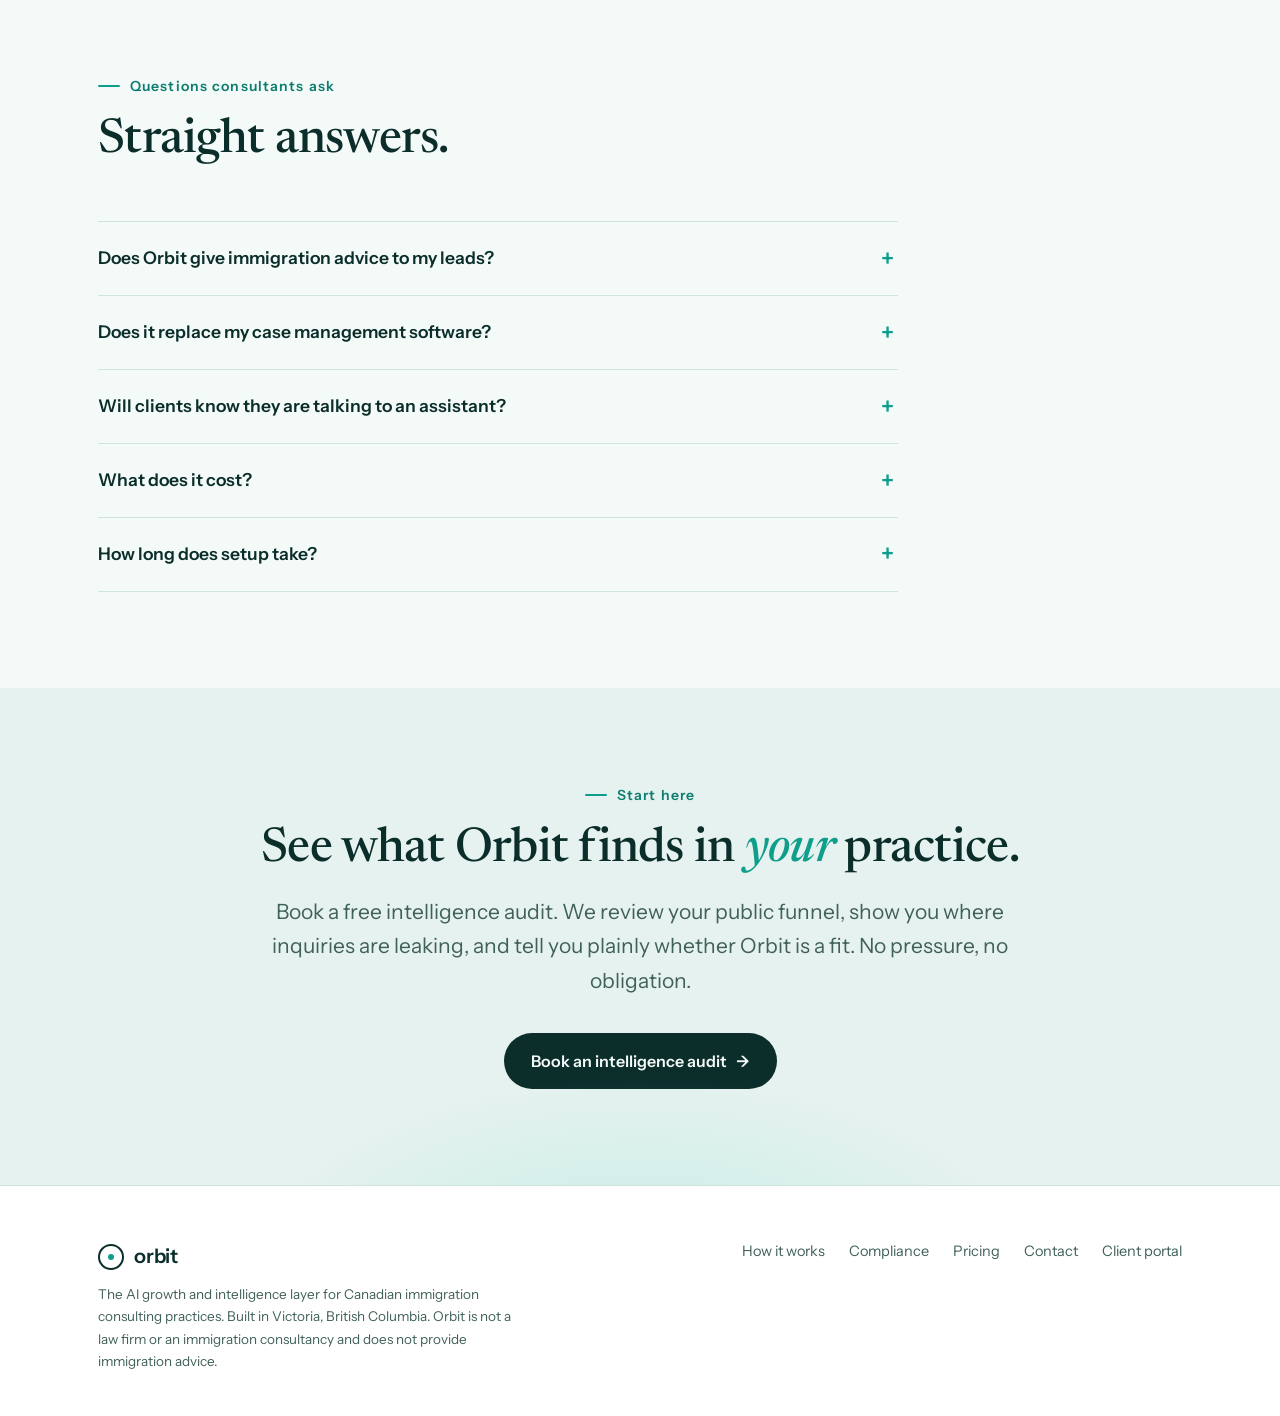
==== commit 52643782: "portal + command center v2 Co-Authored-By: Claude Fable 5 <noreply@anthropic.com>" ====
--- a/index.html
+++ b/index.html
@@ -271,6 +271,7 @@
       <a href="/compliance">Compliance</a>
       <a href="/pricing">Pricing</a>
       <a href="/contact">Contact</a>
+      <a href="/portal">Client portal</a>
     </nav>
   </div>
 </footer>
--- a/css/style.css
+++ b/css/style.css
@@ -5,7 +5,7 @@
   --ice: #f3faf8;
   --mist: #e6f2ef;
   --pine: #0b2e2b;
-  --sage: #51706a;
+  --sage: #40605a;
   --current: #0f9d8c;
   --deep-current: #0b7c6f;
   --glint: #7fe0d0;
@@ -284,3 +284,69 @@
   .reveal, .rise { opacity: 1; transform: none; }
   html { scroll-behavior: auto; }
 }
+
+
+/* ---------- portal ---------- */
+.portal-shell { padding: 130px 0 90px; }
+.pstep { display: none; animation: rise .5s cubic-bezier(.2,.7,.2,1); }
+.pstep.active { display: block; }
+.svc-grid { display: grid; grid-template-columns: repeat(2, 1fr); gap: 14px; margin-top: 26px; }
+.svc {
+  text-align: left; background: var(--white); border: 1.5px solid var(--line); border-radius: var(--radius);
+  padding: 20px 22px; cursor: pointer; font-family: var(--font-body); font-size: 16px;
+  transition: transform .25s cubic-bezier(.2,.7,.2,1), border-color .25s, box-shadow .25s;
+}
+.svc strong { display: block; margin-bottom: 4px; color: var(--pine); }
+.svc span { color: var(--sage); font-size: 14px; }
+.svc:hover { transform: translateY(-3px); border-color: var(--current); box-shadow: var(--shadow); }
+.svc.sel { border-color: var(--current); box-shadow: 0 0 0 4px rgba(127,224,208,.35); }
+.pinput {
+  width: 100%; padding: 14px 16px; border: 1.5px solid var(--line); border-radius: var(--radius-sm);
+  background: var(--white); font-family: var(--font-body); font-size: 16px; color: var(--pine);
+  transition: border-color .2s, box-shadow .2s; margin-top: 8px;
+}
+.pinput:focus { outline: none; border-color: var(--current); box-shadow: 0 0 0 4px rgba(127,224,208,.3); }
+.plabel { display: block; margin: 18px 0 0; font-weight: 600; font-size: 15px; }
+.pconsent { display: flex; gap: 12px; align-items: flex-start; margin: 22px 0 0; font-size: 14px; color: var(--sage); }
+.pconsent input { margin-top: 4px; accent-color: var(--current); width: 18px; height: 18px; }
+.pnav { display: flex; justify-content: space-between; gap: 12px; margin-top: 28px; }
+.perr { color: #a33d2e; font-size: 14.5px; margin-top: 14px; }
+.check-head { display: flex; justify-content: space-between; align-items: flex-start; gap: 22px; margin-bottom: 26px; flex-wrap: wrap; }
+.ring-wrap { position: relative; flex-shrink: 0; }
+.ring-wrap span { position: absolute; inset: 0; display: grid; place-items: center; font-weight: 700; font-size: 18px; }
+.req {
+  display: flex; justify-content: space-between; align-items: center; gap: 16px;
+  background: var(--white); border: 1px solid var(--line); border-radius: var(--radius-sm);
+  padding: 16px 18px; margin-bottom: 10px; transition: border-color .25s, background .25s;
+}
+.req.done { border-color: var(--current); background: #f0faf7; }
+.req-main { display: flex; gap: 14px; align-items: flex-start; }
+.req-dot { width: 12px; height: 12px; border-radius: 50%; border: 2.5px solid var(--line); margin-top: 5px; flex-shrink: 0; transition: .25s; }
+.req.done .req-dot { background: var(--current); border-color: var(--current); }
+.req p { color: var(--sage); font-size: 13.5px; margin-top: 2px; max-width: 46ch; }
+.req-opt { font-style: normal; font-size: 12px; color: var(--sage); }
+.req-file { color: var(--deep-current) !important; font-weight: 600; }
+.req-btn { padding: 9px 18px; font-size: 14px; flex-shrink: 0; }
+.req-btn.loading { opacity: .6; pointer-events: none; }
+.plink { display: block; background: var(--mist); padding: 12px 14px; border-radius: 8px; font-size: 12.5px; word-break: break-all; color: var(--deep-current); }
+
+/* ---------- command center ---------- */
+.app-body { background: var(--ice); }
+.stat-row { display: grid; grid-template-columns: repeat(5, 1fr); gap: 14px; margin-bottom: 22px; }
+.stat { background: var(--white); border: 1px solid var(--line); border-radius: var(--radius-sm); padding: 18px 20px; }
+.stat.hot { border-color: var(--current); box-shadow: 0 0 0 3px rgba(127,224,208,.25); }
+.stat-n { display: block; font-family: var(--font-display); font-size: 34px; line-height: 1; }
+.stat-l { color: var(--sage); font-size: 13px; }
+.app-grid { display: grid; grid-template-columns: 1fr 1fr; gap: 22px; }
+.tbl .row {
+  display: flex; justify-content: space-between; align-items: center; gap: 14px;
+  padding: 12px 0; border-top: 1px dashed var(--line); font-size: 15px;
+}
+.tbl.small .row { font-size: 13.5px; padding: 9px 0; }
+.row-btn { padding: 7px 14px; font-size: 13.5px; }
+.pill { background: var(--mist); color: var(--deep-current); font-size: 12.5px; font-weight: 700; padding: 5px 12px; border-radius: 999px; white-space: nowrap; }
+
+@media (max-width: 960px) {
+  .svc-grid, .app-grid { grid-template-columns: 1fr; }
+  .stat-row { grid-template-columns: repeat(2, 1fr); }
+}
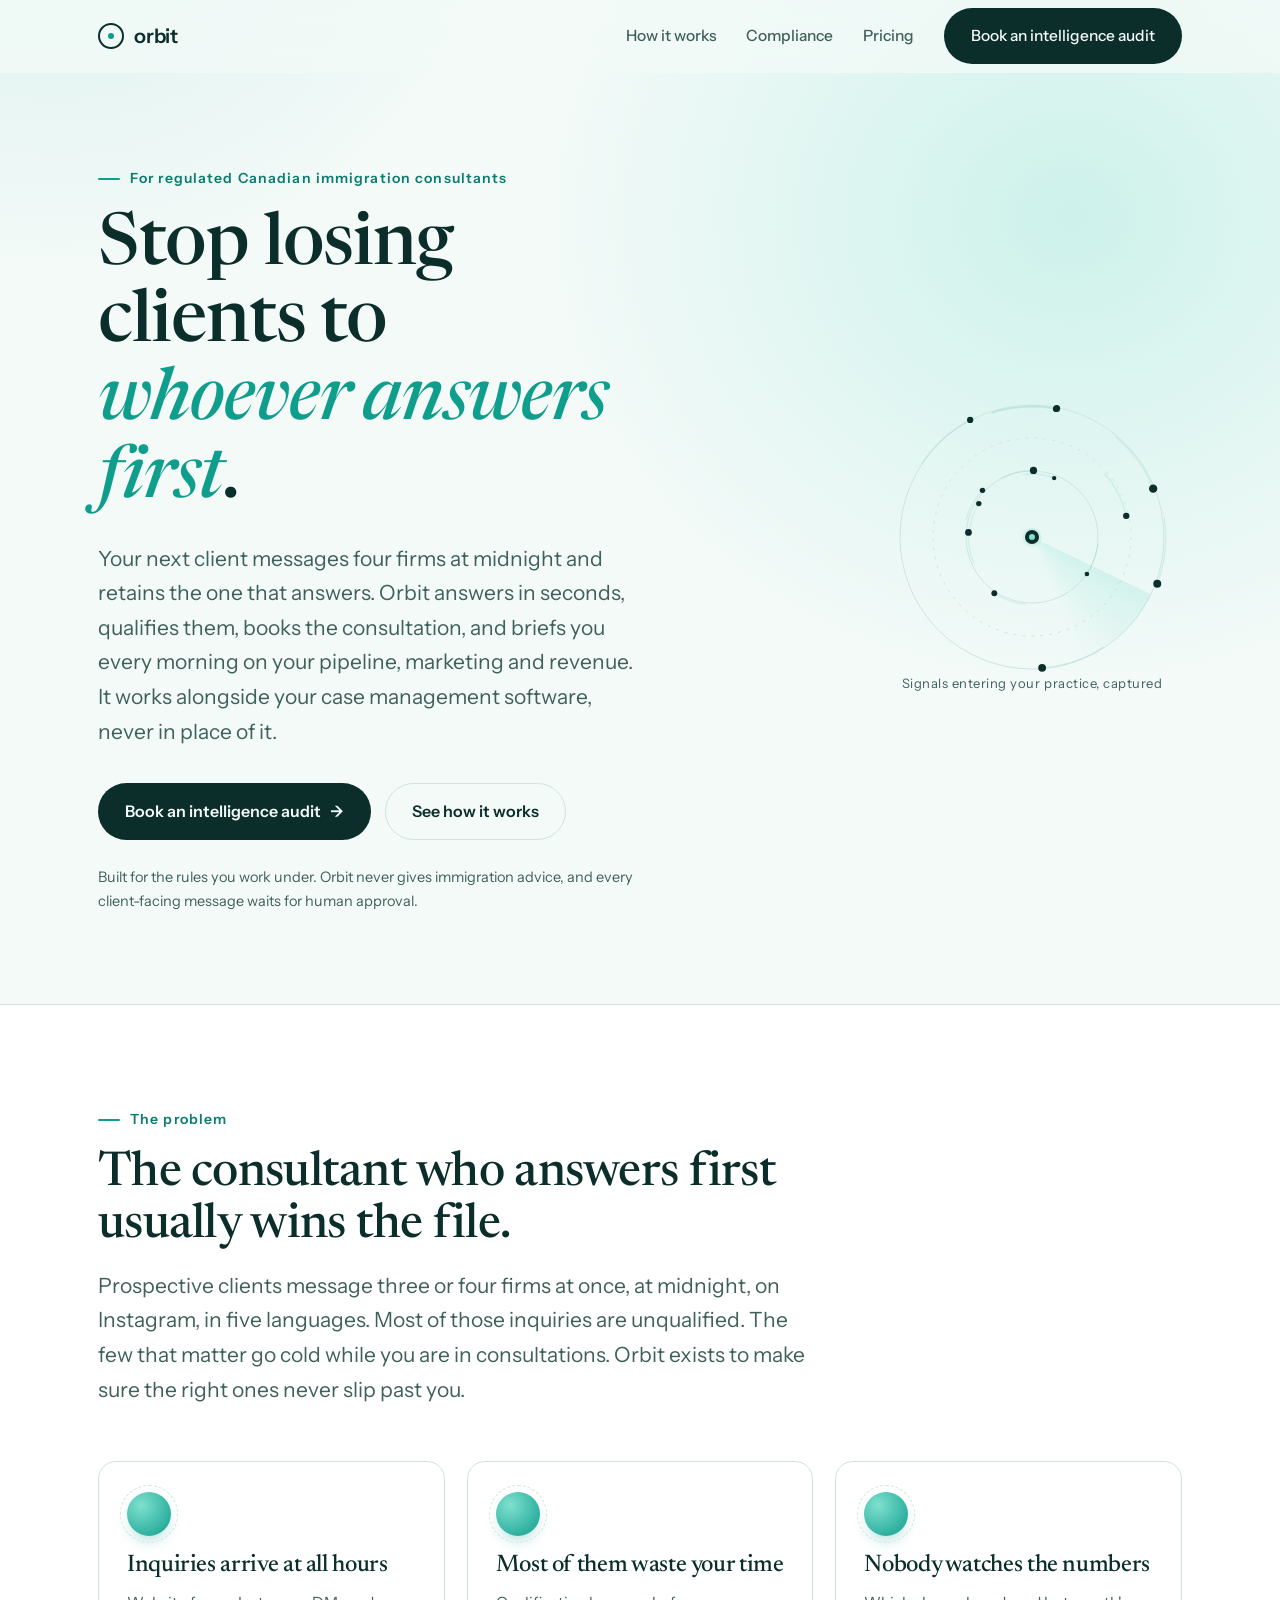
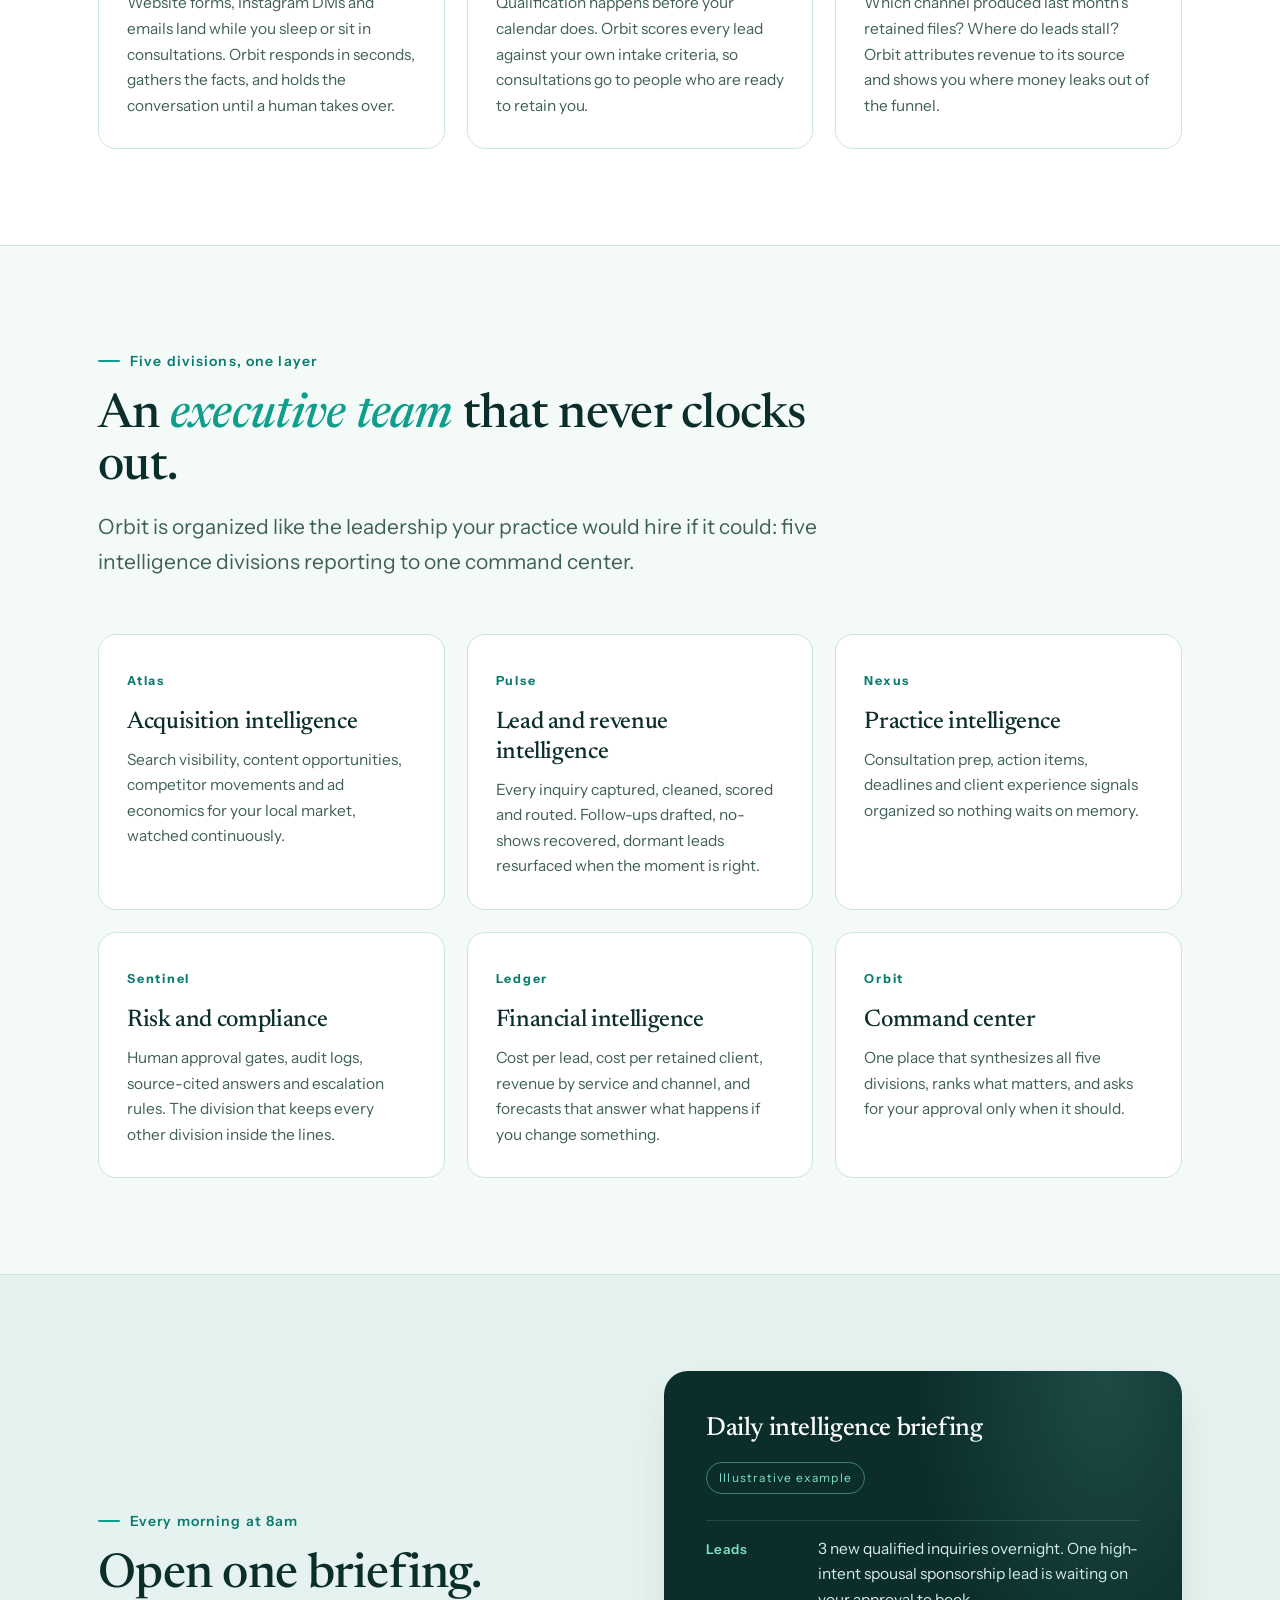
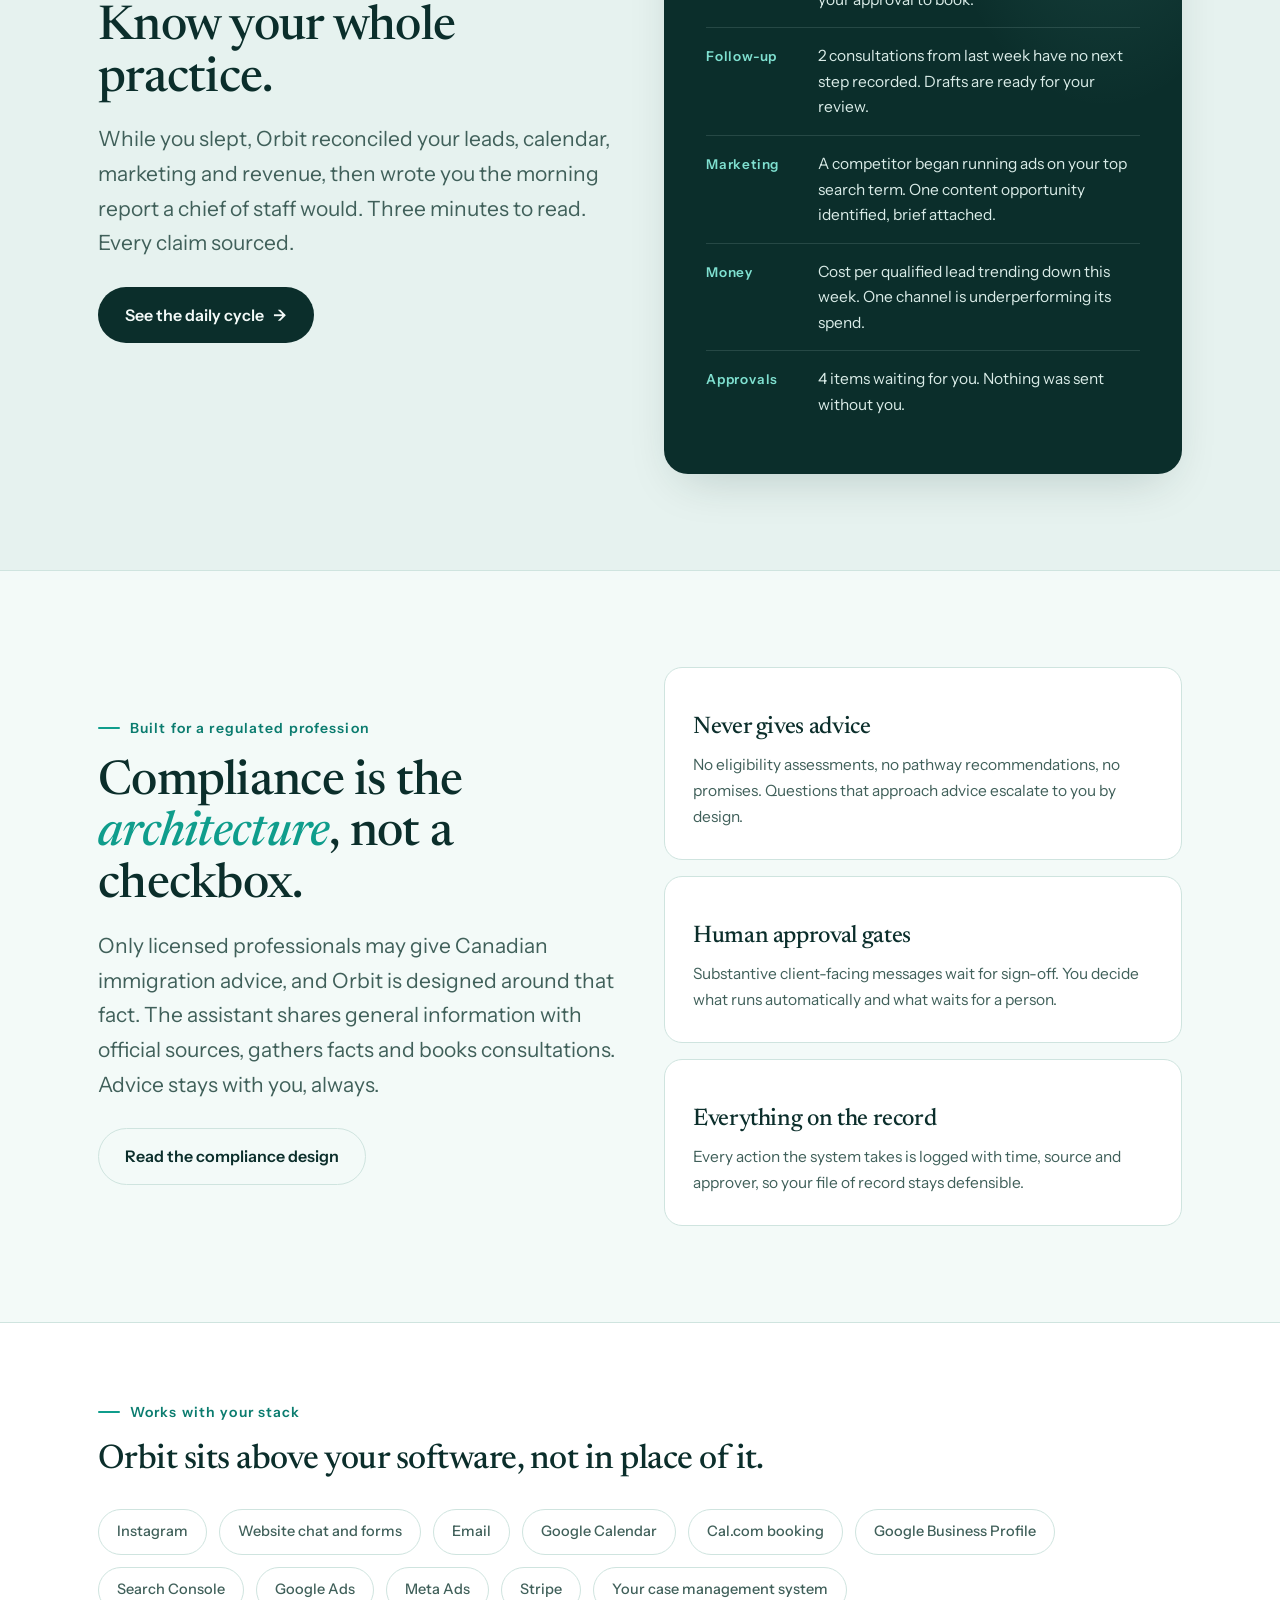
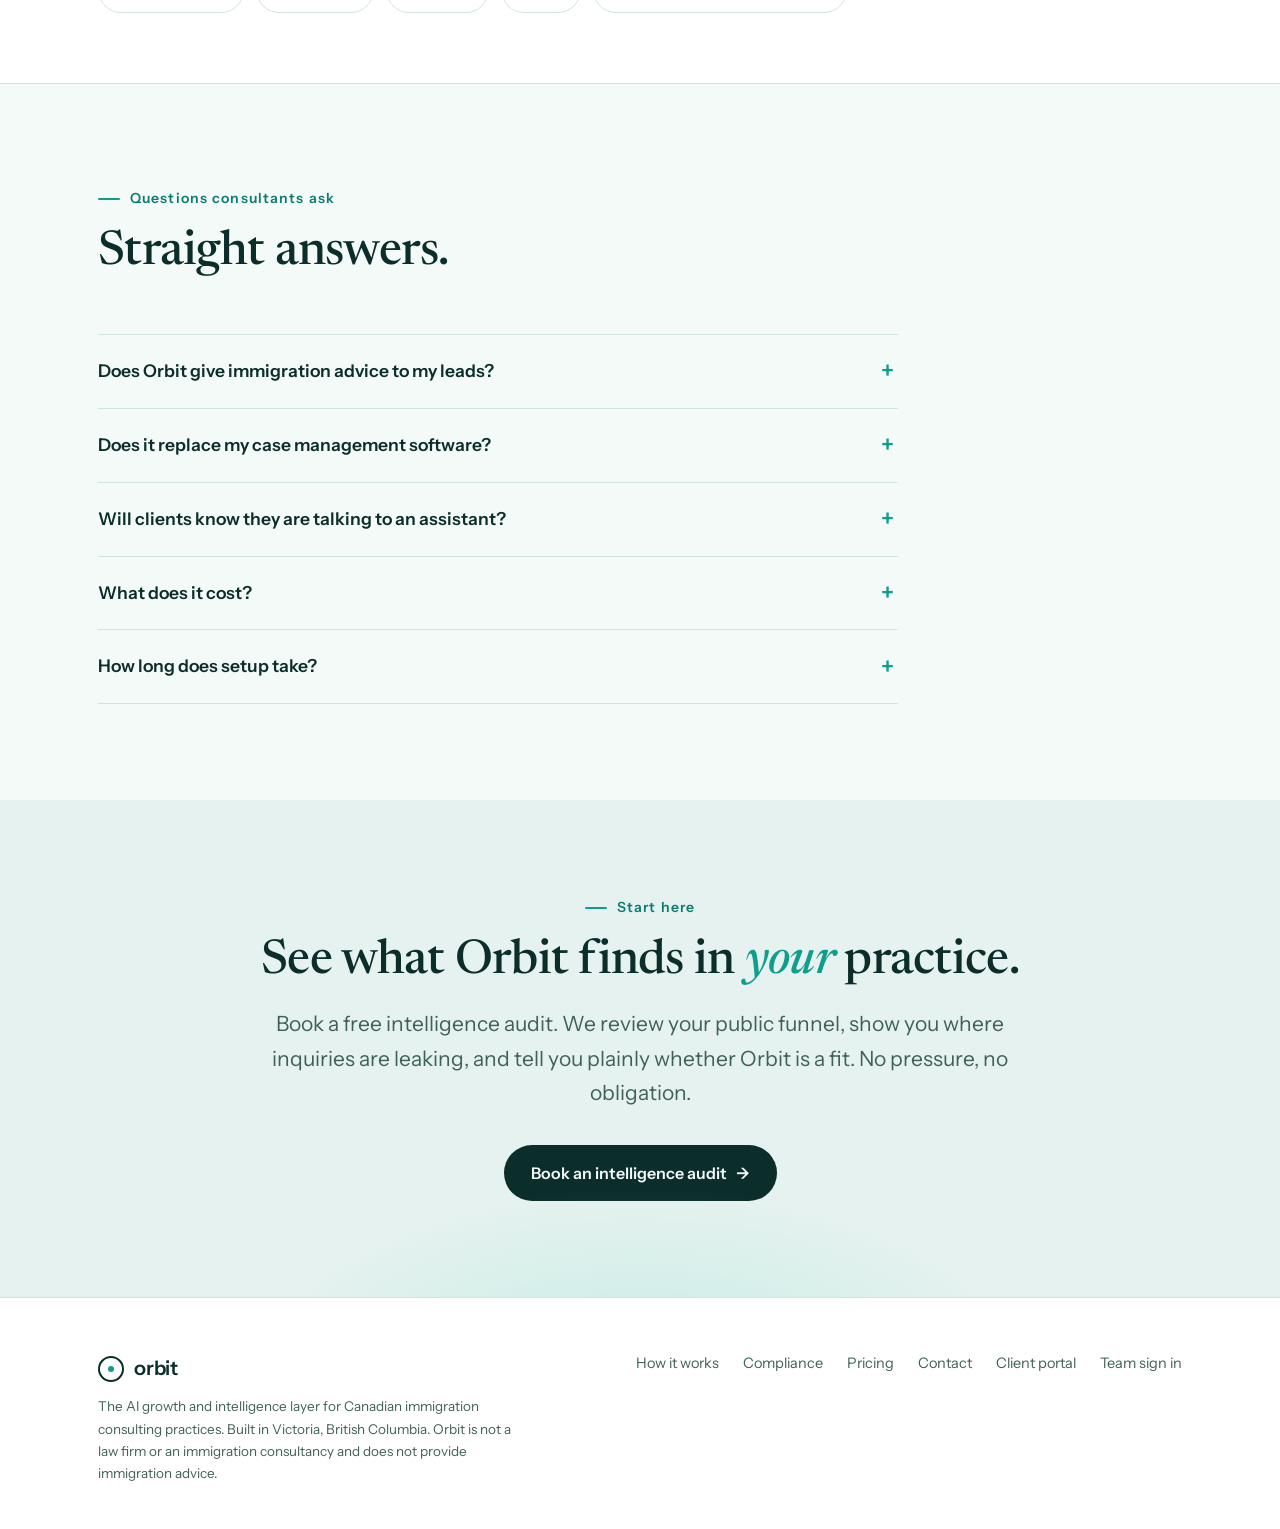
==== commit b7b307c2: "v3 accounts + doc intelligence + notifications Co-Authored-By: Claude Fable 5 <noreply@anthropic.com" ====
--- a/index.html
+++ b/index.html
@@ -63,8 +63,8 @@
   <div class="wrap hero-grid">
     <div>
       <div class="tick rise">For regulated Canadian immigration consultants</div>
-      <h1 class="rise d1">Your practice, <em>watched</em> around the clock.</h1>
-      <p class="lede rise d2">Orbit is an AI intelligence layer that captures every inquiry, qualifies it, books the consultation, and tells you each morning exactly where your pipeline, marketing and revenue stand. It works alongside your case management software, never in place of it.</p>
+      <h1 class="rise d1">Stop losing clients to <em>whoever answers first</em>.</h1>
+      <p class="lede rise d2">Your next client messages four firms at midnight and retains the one that answers. Orbit answers in seconds, qualifies them, books the consultation, and briefs you every morning on your pipeline, marketing and revenue. It works alongside your case management software, never in place of it.</p>
       <div class="hero-ctas rise d3">
         <a class="btn btn-primary" href="/contact">Book an intelligence audit <span class="arrow">&rarr;</span></a>
         <a class="btn btn-ghost" href="/how-it-works">See how it works</a>
@@ -272,6 +272,7 @@
       <a href="/pricing">Pricing</a>
       <a href="/contact">Contact</a>
       <a href="/portal">Client portal</a>
+      <a href="/app">Team sign in</a>
     </nav>
   </div>
 </footer>
--- a/css/style.css
+++ b/css/style.css
@@ -75,6 +75,7 @@
 .nav-links { display: flex; align-items: center; gap: 30px; }
 .nav-links a { text-decoration: none; color: var(--sage); font-size: 15.5px; font-weight: 500; position: relative; transition: color .2s; }
 .nav-links a:hover, .nav-links a[aria-current="page"] { color: var(--pine); }
+.nav-links a.btn-primary, .nav-links a.btn-primary:hover, .nav-links a.btn-primary[aria-current="page"] { color: var(--ice); }
 .nav-links a:not(.btn)::after {
   content: ""; position: absolute; left: 0; bottom: -6px; height: 2px; width: 0;
   background: var(--current); border-radius: 2px; transition: width .25s ease;
@@ -350,3 +351,5 @@
   .svc-grid, .app-grid { grid-template-columns: 1fr; }
   .stat-row { grid-template-columns: repeat(2, 1fr); }
 }
+
+textarea.pinput { resize: vertical; font-family: var(--font-body); }
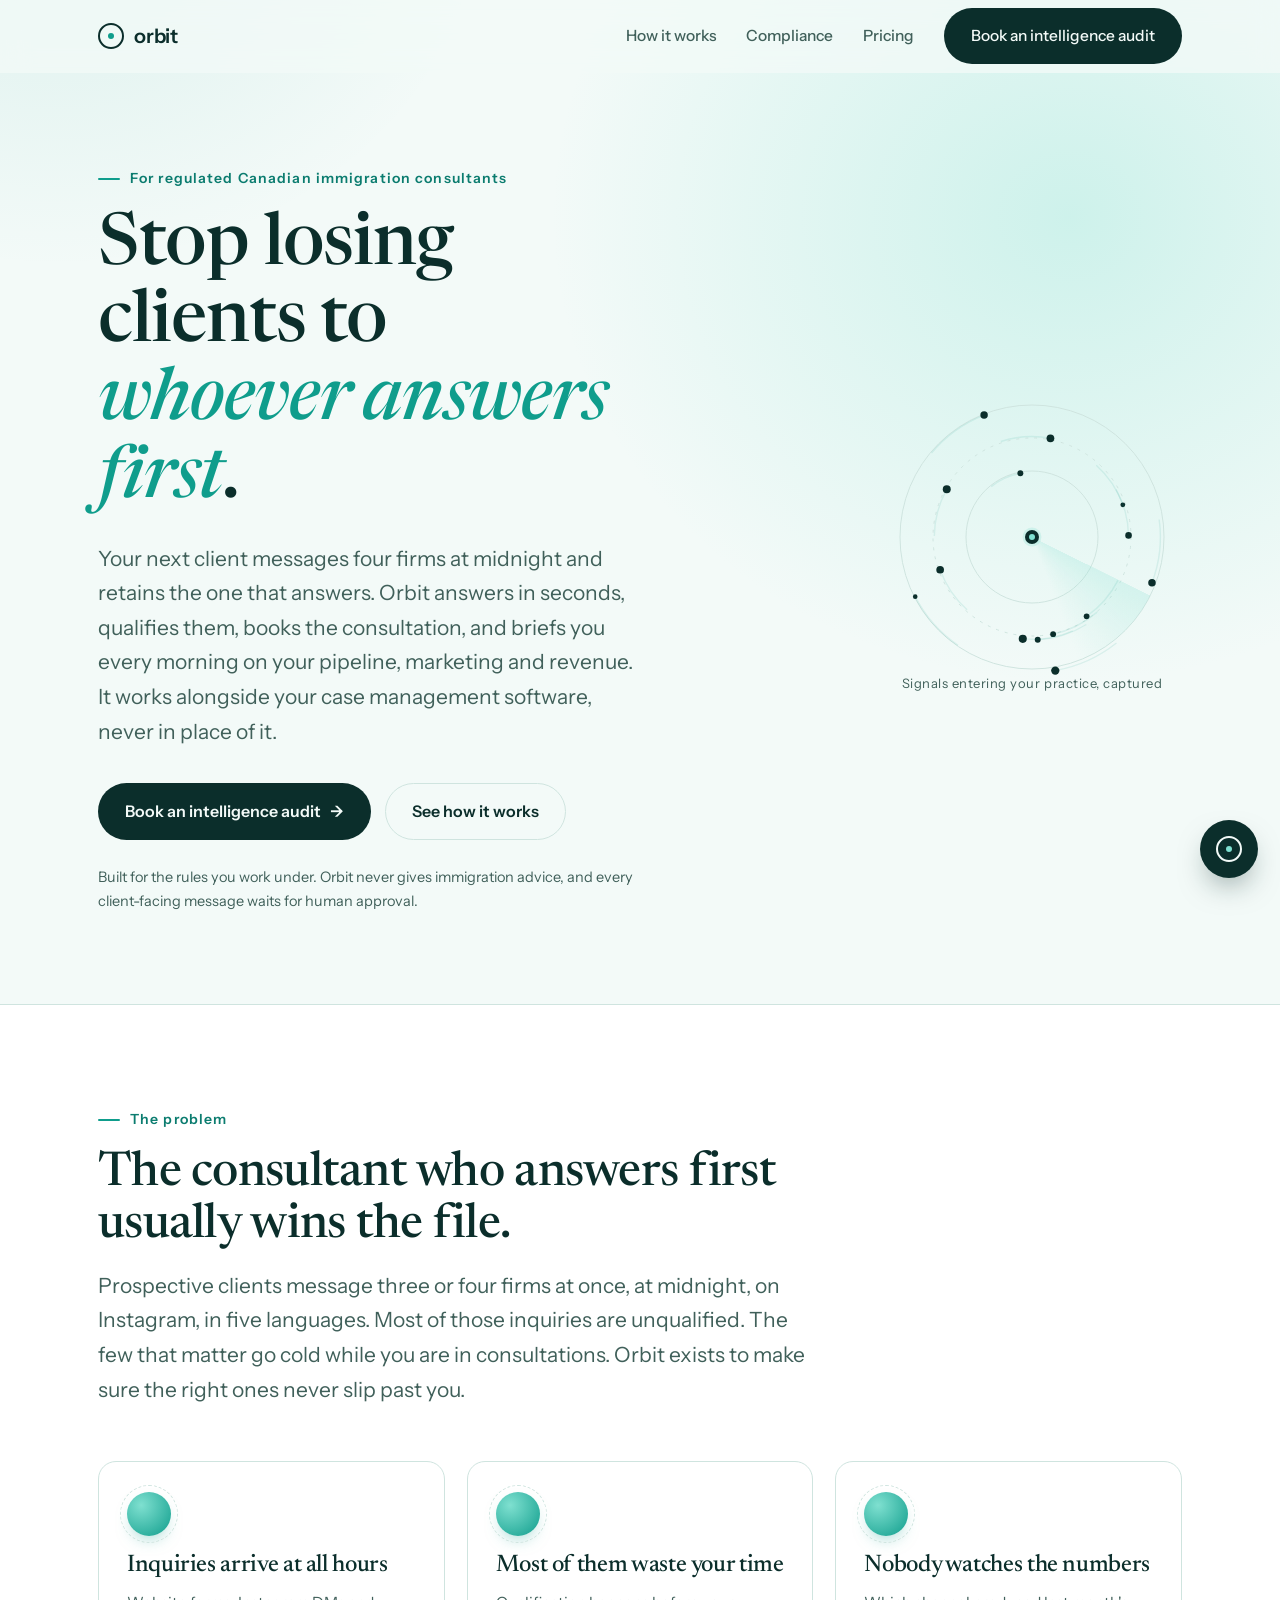
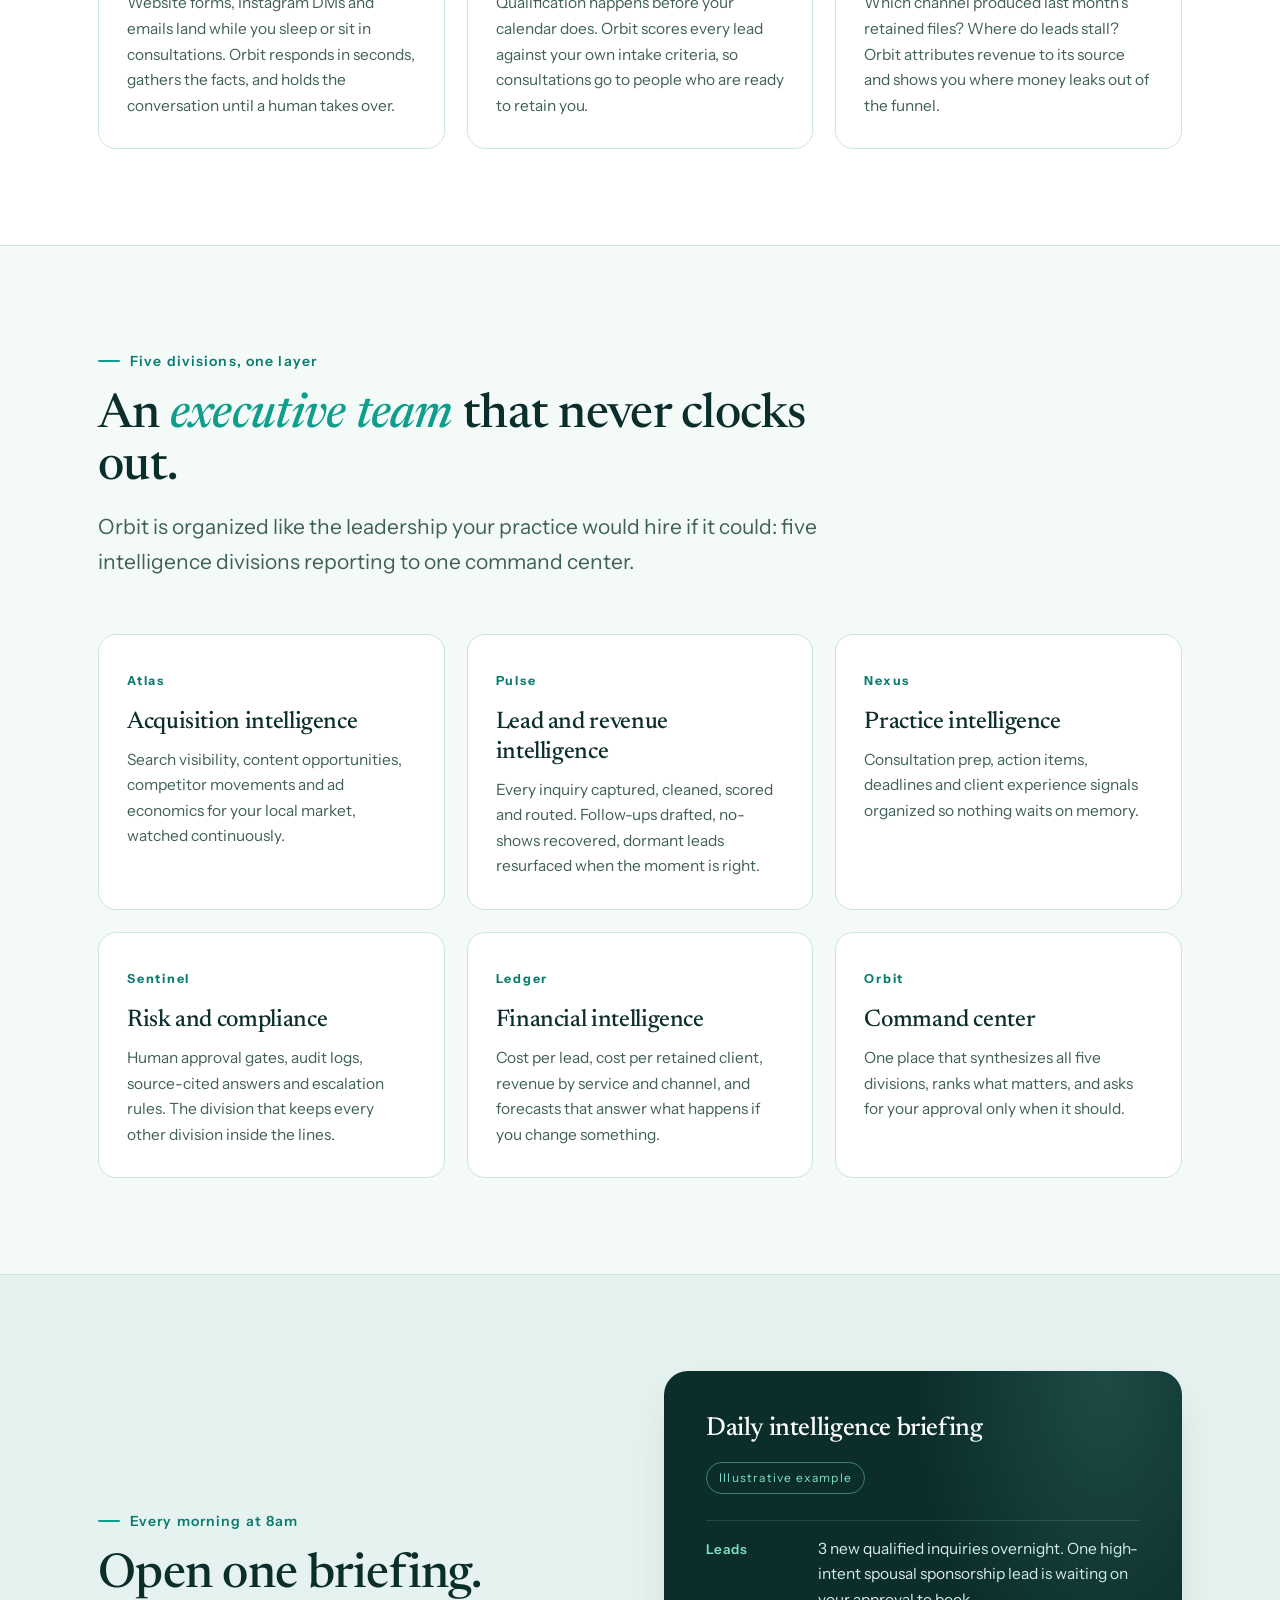
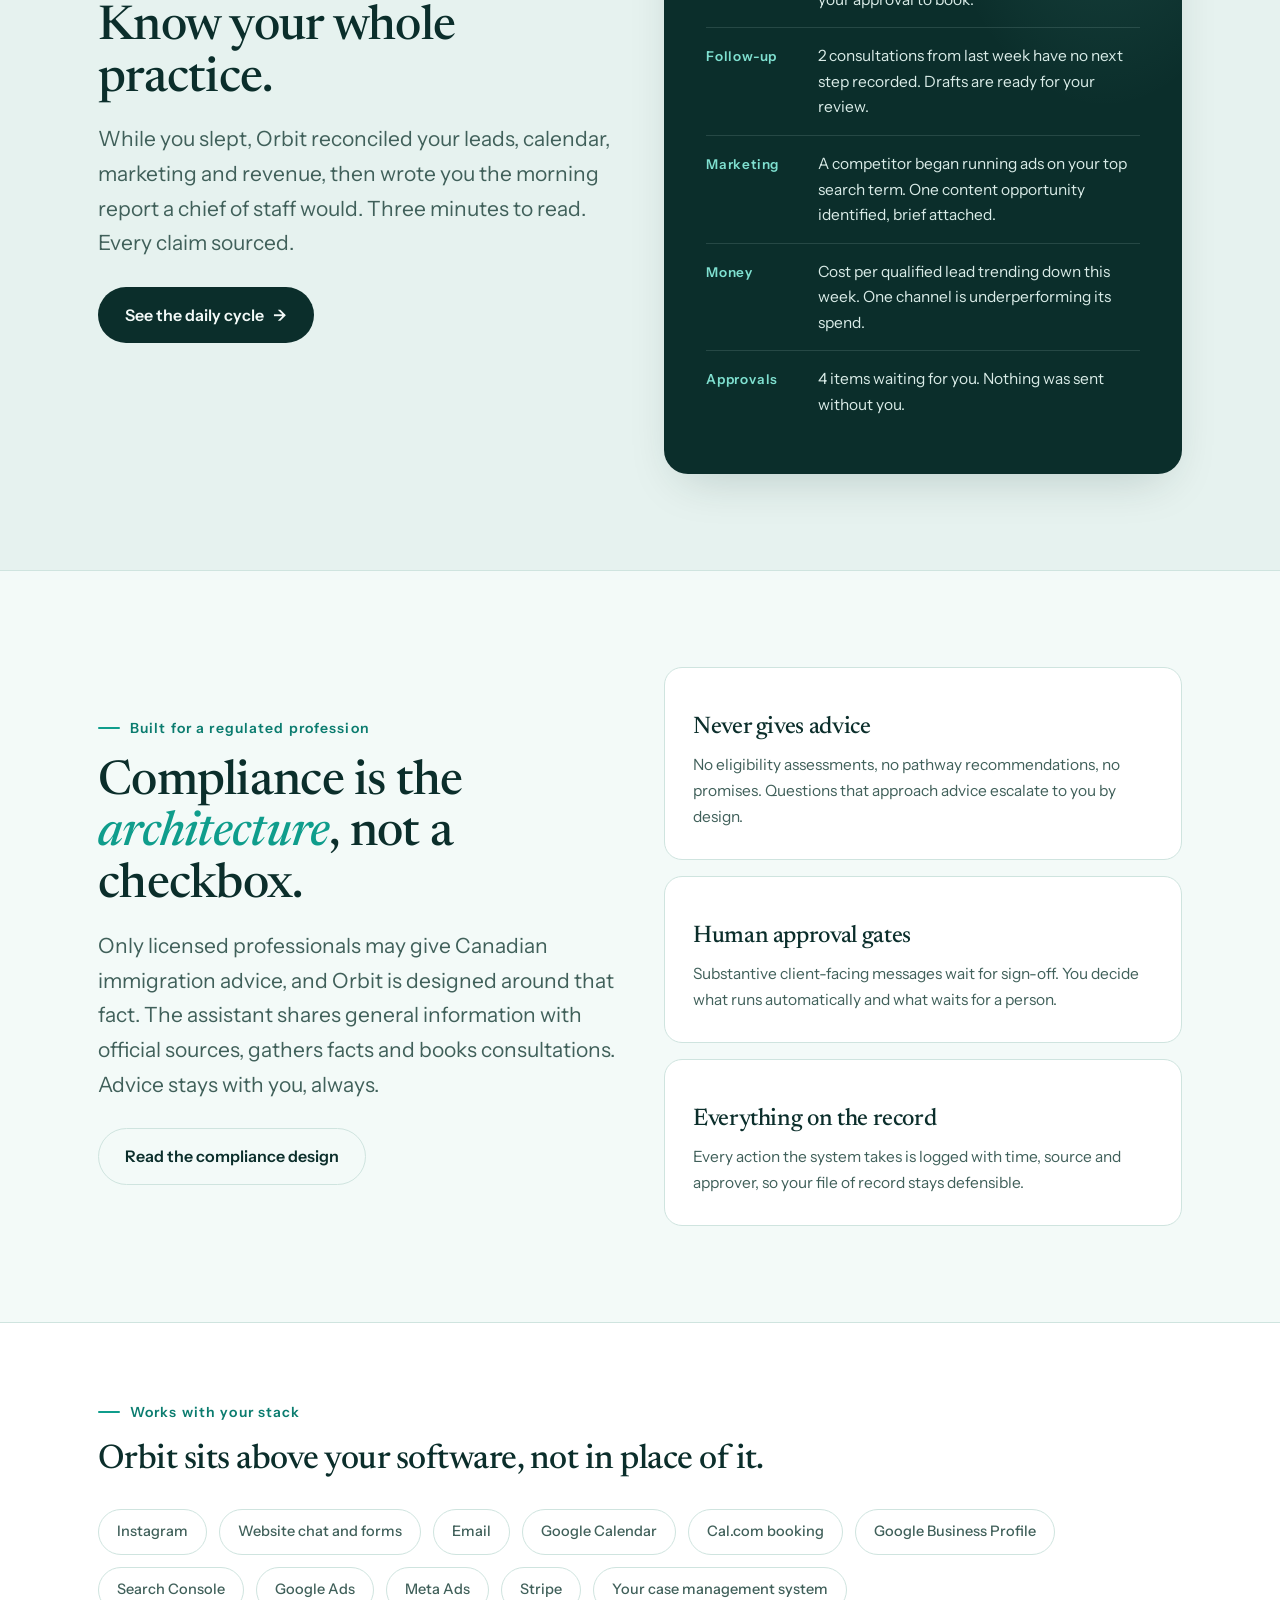
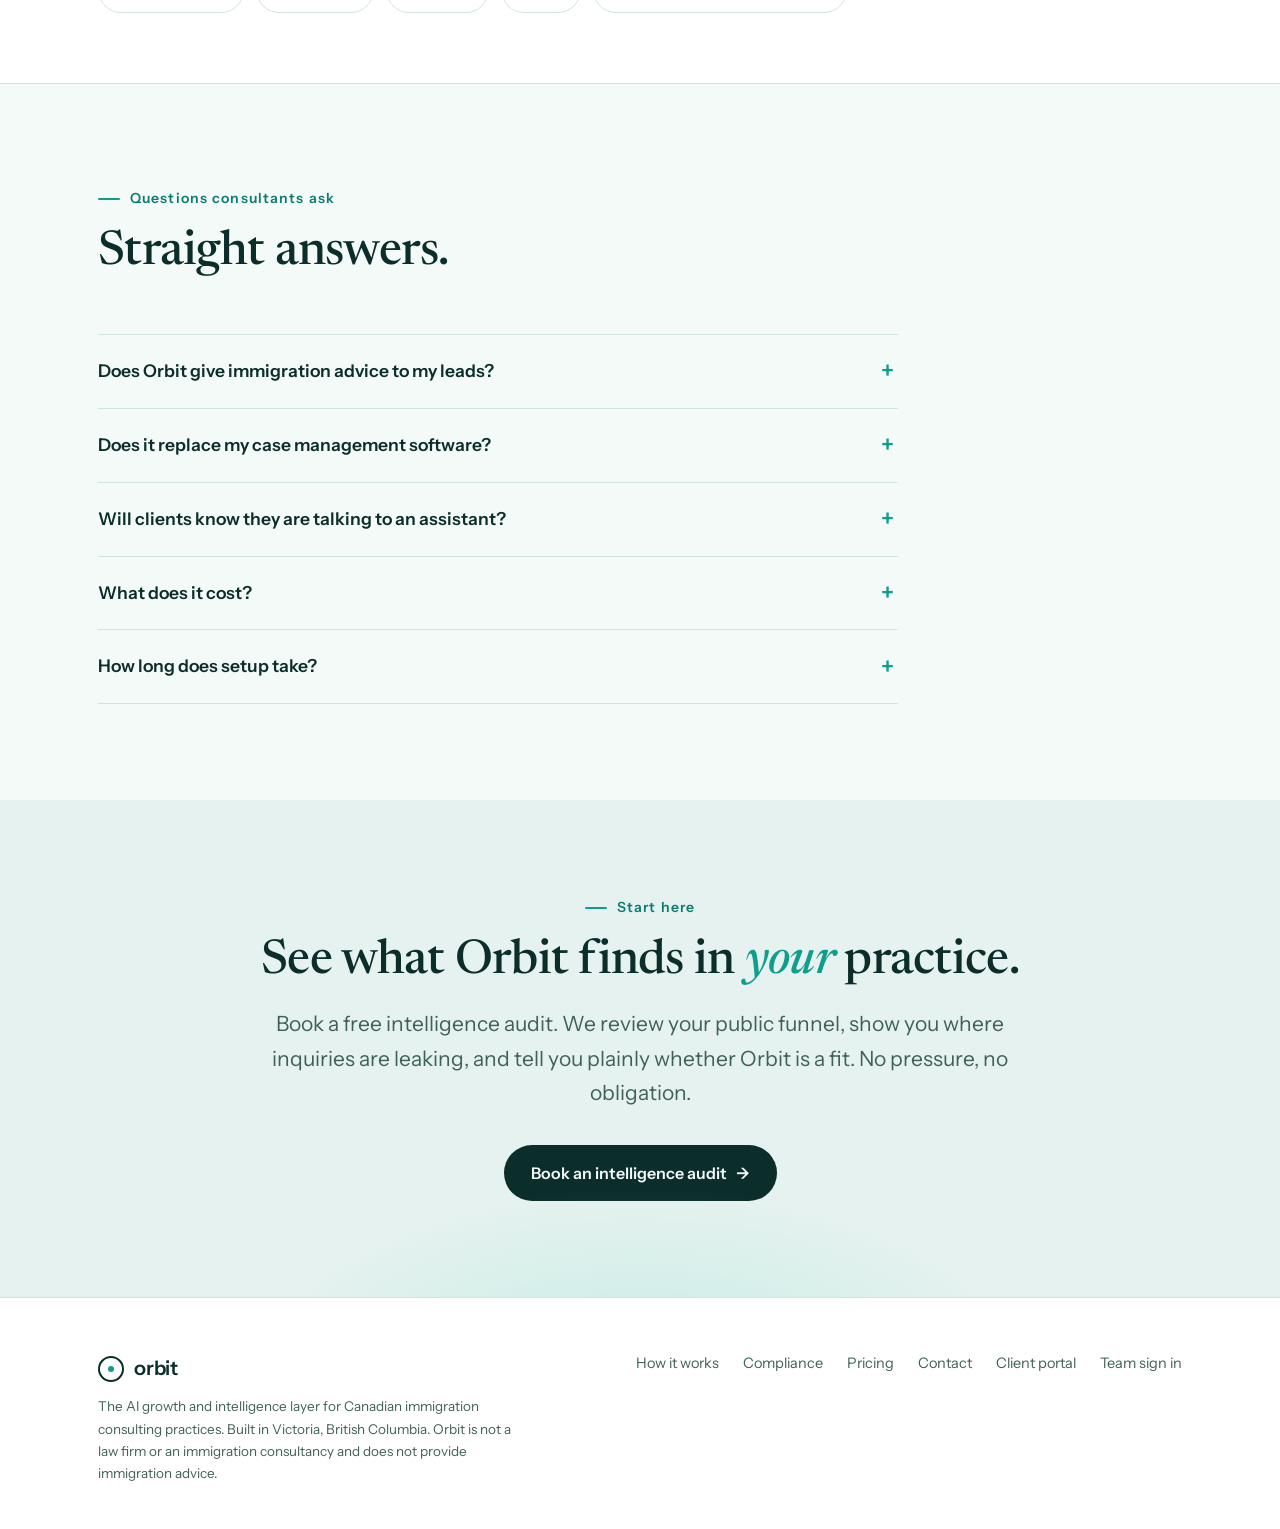
==== commit a8439f9a: "v7+v8 sync: CSS fix, site-chat concierge, knowledge canon Co-Authored-By: Claude Fable 5 <noreply@an" ====
--- a/index.html
+++ b/index.html
@@ -278,5 +278,6 @@
 </footer>
 
 <script src="/js/main.js" defer></script>
+<script src="/js/site-chat.js" defer></script>
 </body>
 </html>
--- a/css/style.css
+++ b/css/style.css
@@ -20,6 +20,7 @@
 }
 
 * { margin: 0; padding: 0; box-sizing: border-box; }
+[hidden] { display: none !important; }
 html { scroll-behavior: smooth; }
 body {
   font-family: var(--font-body);
@@ -353,3 +354,52 @@
 }
 
 textarea.pinput { resize: vertical; font-family: var(--font-body); }
+
+
+/* ---------- portal guide widget ---------- */
+.guide-fab {
+  position: fixed; right: 22px; bottom: 22px; z-index: 80;
+  width: 58px; height: 58px; border-radius: 50%; border: 0; cursor: pointer;
+  background: var(--pine); display: grid; place-items: center;
+  box-shadow: 0 14px 30px -10px rgba(11,46,43,.5);
+  transition: transform .25s cubic-bezier(.34,1.56,.64,1);
+}
+.guide-fab:hover { transform: translateY(-3px) scale(1.05); }
+.guide-fab .moon { background: var(--glint); }
+.guide-panel {
+  position: fixed; right: 22px; bottom: 92px; z-index: 80;
+  width: min(360px, calc(100vw - 44px)); height: 440px;
+  background: var(--white); border: 1px solid var(--line); border-radius: 18px;
+  box-shadow: var(--shadow); display: flex; flex-direction: column; overflow: hidden;
+  animation: rise .35s cubic-bezier(.2,.7,.2,1);
+}
+.guide-head { padding: 14px 16px; border-bottom: 1px solid var(--line); display: flex; flex-direction: column; position: relative; }
+.guide-close { position: absolute; right: 10px; top: 10px; background: none; border: 0; font-size: 22px; color: var(--sage); cursor: pointer; }
+.guide-msgs { flex: 1; overflow-y: auto; padding: 14px; display: flex; flex-direction: column; gap: 10px; }
+.gmsg { max-width: 85%; padding: 10px 14px; border-radius: 14px; font-size: 14px; line-height: 1.5; }
+.gmsg.them { background: var(--mist); color: var(--pine); align-self: flex-start; border-bottom-left-radius: 4px; }
+.gmsg.me { background: var(--pine); color: var(--ice); align-self: flex-end; border-bottom-right-radius: 4px; }
+.guide-input { display: flex; gap: 8px; padding: 12px; border-top: 1px solid var(--line); }
+
+
+/* ---------- command center v6 ---------- */
+.tbl .row.clickable { cursor: pointer; transition: background .2s; border-radius: 8px; }
+.tbl .row.clickable:hover { background: var(--mist); }
+.tbl.capped { max-height: 320px; overflow-y: auto; }
+.modal-overlay {
+  position: fixed; inset: 0; z-index: 90; background: rgba(11,46,43,.45);
+  display: grid; place-items: center; padding: 20px; backdrop-filter: blur(3px);
+}
+.modal {
+  position: relative; background: var(--white); border-radius: 18px; border: 1px solid var(--line);
+  width: min(760px, 100%); max-height: 88vh; overflow-y: auto; padding: 28px;
+  box-shadow: var(--shadow); animation: rise .3s cubic-bezier(.2,.7,.2,1);
+}
+.modal.viewer { width: min(900px, 100%); height: 88vh; display: flex; flex-direction: column; padding: 18px; }
+.modal.viewer iframe { flex: 1; width: 100%; border: 1px solid var(--line); border-radius: 10px; background: var(--mist); }
+.lead-info { display: grid; grid-template-columns: 1fr 1fr; gap: 8px 20px; }
+.lead-info div { display: flex; flex-direction: column; padding: 8px 0; border-top: 1px dashed var(--line); }
+.lead-info span { font-size: 12px; color: var(--deep-current); font-weight: 600; }
+.lead-info strong { font-size: 14.5px; font-weight: 500; color: var(--pine); }
+.convo { max-height: 300px; overflow-y: auto; display: flex; flex-direction: column; gap: 8px; padding: 4px 0; }
+@media (max-width: 700px) { .lead-info { grid-template-columns: 1fr; } }
